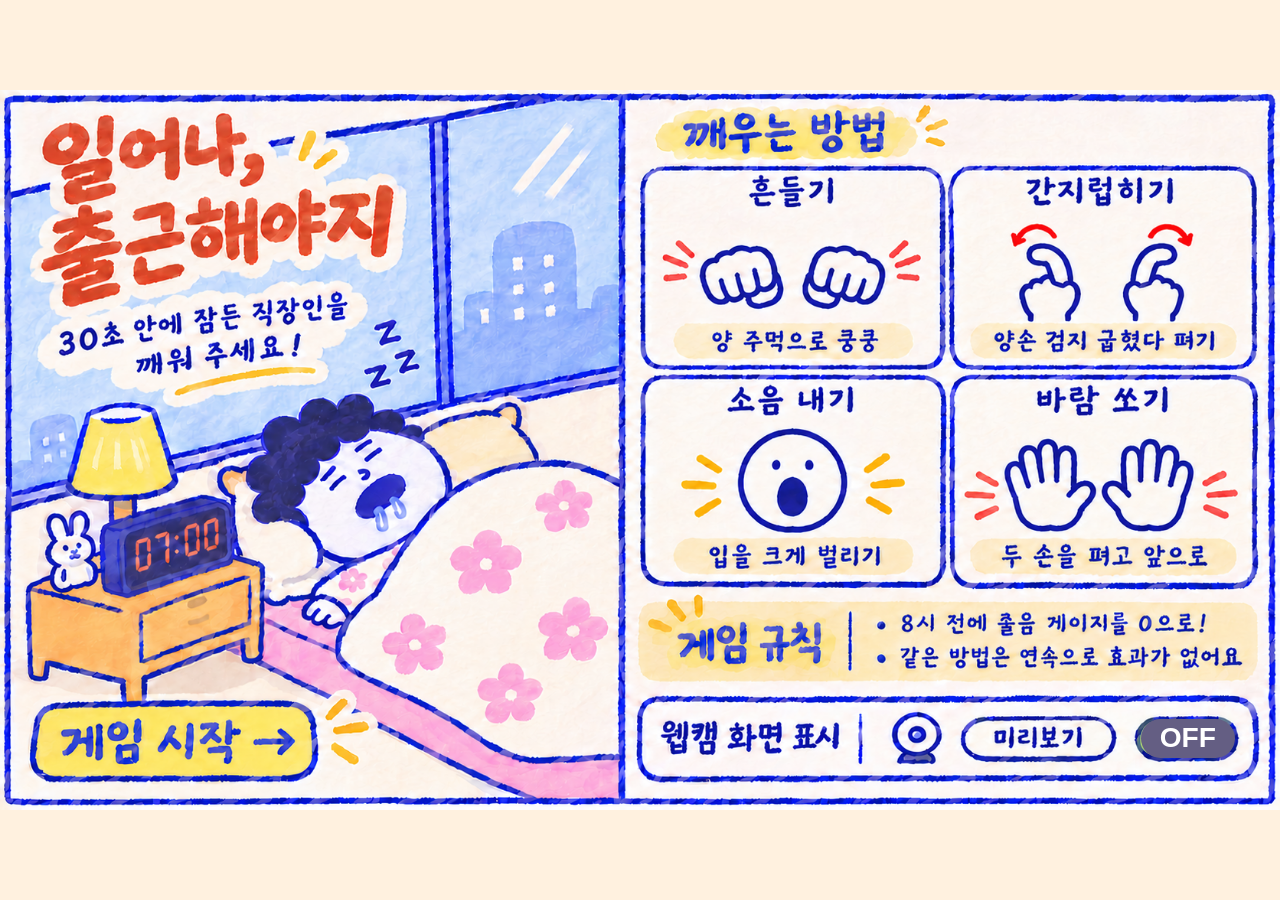
==== index.html @ 9f8f59ee "Enlarge clock digits and layer quiet ticking over user BGM" ====
<!doctype html>
<html lang="ko">
<head>
  <meta charset="utf-8">
  <meta name="viewport" content="width=device-width, initial-scale=1">
  <meta name="theme-color" content="#f7f3e9">
  <link rel="preload" href="fonts/Jua-Regular.ttf" as="font" type="font/ttf" crossorigin>
  <title>일어나, 출근해야지</title>
  <link rel="stylesheet" href="style.css?v=20261113-analog-audio1">
  <link rel="stylesheet" href="start-screen.css?v=20261113-analog-audio1">
  <link rel="stylesheet" href="game-screen.css?v=20261113-analog-audio1">
  <link rel="stylesheet" href="result-scene.css?v=20261113-analog-audio1">
  <link rel="stylesheet" href="analog-ui.css?v=gouache-fixes-1">
  <link rel="stylesheet" href="gouache-game.css?v=4">
  <link rel="preload" href="start-gouache.png?v=3" as="image">
  <link rel="preload" href="gouache-room-v2.png" as="image">
  <link rel="preload" href="gouache-bed.png" as="image">
  <link rel="preload" href="gouache-shallow.png" as="image">
  <link rel="preload" href="gouache-awake.png" as="image">
  <link rel="preload" href="gouache-tickle.png" as="image">
  <link rel="preload" href="gouache-empty.png" as="image">
  <link rel="preload" href="gouache-failure.png" as="image">
  <script src="motion-input.js?v=gouache-1" defer></script>
  <script src="room-effects.js?v=gouache-1" defer></script>
  <script src="camera-framing.js?v=20261113-analog-audio1" defer></script>
  <script src="window-camera.js?v=gouache-1" defer></script>
  <script src="shake-motion.js?v=20261113-analog-audio1" defer></script>
  <script src="tickle-motion.js?v=20261113-analog-audio1" defer></script>
  <script src="wind-motion.js?v=20261113-analog-audio1" defer></script>
  <script src="hand-motion.js?v=20261113-analog-audio1" defer></script>
  <script src="face-motion.js?v=20261113-analog-audio1" defer></script>
  <script src="game-audio.js?v=on-the-other-side-1" defer></script>
  <script src="script.js?v=gouache-start-2" defer></script>
</head>
<body class="on-start">
  <div class="shell">
    <main>
      <section class="start-screen" id="start-screen" aria-labelledby="game-title">
        <img class="start-illustration" src="start-gouache.png?v=3" width="1672" height="941" alt="" aria-hidden="true">
        <div class="start-hero">
          <h1 id="game-title">일어나,<br><span>출근해야지</span></h1>
          <p class="intro">30초 안에 잠든 직장인을 깨워 주세요!</p>
          <button class="primary" id="start-button" type="button">게임 시작 <span aria-hidden="true">→</span></button>
        </div>

        <section class="start-guide" aria-labelledby="start-guide-title">
          <div class="guide-heading"><h2 id="start-guide-title">깨우는 방법</h2></div>
          <ul class="gesture-cards" id="gesture-guide"></ul>
          <section class="rules-panel" aria-labelledby="rules-title">
            <h2 id="rules-title">게임 규칙</h2>
            <ol class="start-rules">
              <li>8시 전에 졸음 게이지를 0으로!</li>
              <li>같은 방법은 연속으로 효과가 없어요.</li>
            </ol>
          </section>
          <div class="start-camera">
            <label class="start-camera-label" id="camera-toggle-label" for="camera-toggle">웹캠 화면 표시</label>
            <div class="start-camera-controls">
              <button class="preview-button" id="preview-button" type="button" aria-haspopup="dialog">미리보기</button>
              <label class="toggle-control" for="camera-toggle">
                <input type="checkbox" role="switch" id="camera-toggle" aria-labelledby="camera-toggle-label" checked>
                <span class="switch" aria-hidden="true"></span>
                <span id="camera-setting-state" aria-hidden="true">ON</span>
              </label>
            </div>
            <p class="start-camera-help" id="camera-help">ON이면 창문 밖에 내 모습이 나타나요. OFF여도 웹캠 연결과 모션 인식은 유지돼요.</p>
          </div>
          <p class="start-camera-status" id="start-camera-status" role="status" hidden></p>
        </section>

        <dialog class="start-preview" id="start-preview" aria-labelledby="start-preview-title">
          <h2 id="start-preview-title">웹캠 미리보기</h2>
          <div class="start-preview-window" aria-hidden="true">
            <div class="start-preview-room" id="start-preview-room"></div>
          </div>
          <p class="start-camera-status" id="preview-camera-status" role="status"></p>
          <form method="dialog"><button class="preview-button" type="submit" autofocus>닫기</button></form>
        </dialog>
      </section>

      <section class="play-screen" id="play-screen" aria-label="게임 화면" tabindex="-1" hidden>
        <div class="repeat-popup" id="repeat-popup" role="status" aria-live="polite" hidden>
          <p>같은 방법을 연속으로 쓰면 효과가 없어요. 다른 방법으로 깨워주세요.</p>
        </div>
        <div class="room-viewport">
        <div class="game-room" id="game-room" role="group" aria-label="아침의 자취방과 이불 속에 잠든 캐릭터">
          <div class="room-art room-backdrop" aria-hidden="true"></div>
          <div class="room-window" id="game-window" aria-hidden="true">
            <canvas class="window-camera" id="window-camera" width="800" height="500"></canvas>
          </div>
          <div class="room-sleep" aria-hidden="true">
            <span style="--x: 13.6%; --y: 47.3%; --angle: -17deg; --delay: 0s">Z</span>
            <span style="--x: 15.1%; --y: 44.9%; --angle: 15deg; --delay: -0.8s">Z</span>
            <span style="--x: 13.45%; --y: 42.4%; --angle: -13deg; --delay: -1.6s">Z</span>
          </div>
          <div class="quake-layer quake-table" aria-hidden="true"><div class="room-art"></div></div>
          <div class="quake-layer quake-floor" aria-hidden="true"><div class="room-art"></div></div>
          <div class="room-art quake-object quake-bed" aria-hidden="true">
            <div class="room-art face-art sleep-face" id="sleep-face" data-expression="deep"></div>
            <div class="room-art face-art tickle-face"></div>
            <div class="room-art face-art failure-face"></div>
          </div>
          <div class="room-art victory-bed" aria-hidden="true"></div>
          <div class="shelf-shadow" aria-hidden="true"></div>
          <div class="room-art quake-object quake-shelf" aria-hidden="true"></div>
          <div class="shake-lines" aria-hidden="true">
            <span style="--x: 28.8%; --y: 48.3%; --angle: 126deg"></span>
            <span style="--x: 50.3%; --y: 73%; --angle: 193deg"></span>
            <span class="shelf-mark" style="--x: 70.2%; --y: 47%; --angle: 12deg"></span>
            <span class="shelf-mark" style="--x: 89.7%; --y: 40.5%; --angle: 147deg"></span>
            <span style="--x: 81%; --y: 79%; --angle: 195deg"></span>
          </div>
          <canvas class="room-effects" id="room-effects" width="1586" height="992" aria-hidden="true"></canvas>
          <div class="victory-shadow" aria-hidden="true"></div>
          <img class="victory-pose" src="gouache-victory.png" alt="" aria-hidden="true">
          <div class="room-clock" aria-label="게임 속 시각"><time id="game-clock" datetime="07:00">07:00</time></div>
          <p class="game-camera-status" id="game-camera-status" role="status" hidden></p>
          <section class="round-result" id="result-screen" aria-labelledby="result-title" hidden>
            <span class="result-stamp" id="result-stamp" aria-hidden="true"></span>
            <span class="result-eyebrow" id="result-eyebrow"></span>
            <h2 id="result-title" tabindex="-1"></h2>
            <p id="result-message"></p>
            <div class="result-actions"><button id="result-replay-button" type="button">다시 도전하기 <span aria-hidden="true">↗</span></button><button id="restart-button" type="button">시작 화면으로</button></div>
          </section>
          <div class="scene-overlay" id="countdown-overlay" hidden>
            <span>곧 시작합니다</span>
            <strong id="countdown" role="status">3</strong>
          </div>
        </div>

        </div>
        <div class="game-controls">
          <div class="sleep-control">
            <div class="sleep-heading"><label for="sleep-meter"><span class="sleep-symbol" aria-hidden="true">Zz</span> 졸음 게이지</label><strong id="sleep-value">100 / 100</strong></div>
            <progress id="sleep-meter" max="100" value="100"></progress>
            <div class="sleep-scale" aria-hidden="true"><span>완전히 깸</span><span>아직 꿈나라</span></div>
            <p id="feedback" class="feedback" role="status"></p>
          </div>
          <div class="attack-buttons" id="test-buttons" role="group" aria-label="깨우기 공격"></div>
          <div class="game-actions">
            <button id="sound-button" type="button" aria-pressed="true" aria-label="게임 소리"><span aria-hidden="true">♫</span> SOUND <strong id="sound-state">ON</strong></button>
            <button id="replay-button" type="button"><span aria-hidden="true">↻</span> 다시 하기</button>
            <button id="back-button" type="button"><span aria-hidden="true">←</span> 돌아가기</button>
          </div>
        </div>
      </section>
    </main>
  </div>
</body>
</html>
---- style.css ----
@font-face { font-family: 'Jua'; src: url('fonts/Jua-Regular.ttf') format('truetype'); font-style: normal; font-weight: 400; font-display: swap; }
:root {
  color-scheme: light;
  font-family: "Malgun Gothic", "Apple SD Gothic Neo", sans-serif;
  color: #222856;
  background: #f8f4eb;
  --ink: #303463;
  --blue: #343887;
  --muted: #545a76;
  --line: #ddd8ce;
  --paper: #fffcf6;
  --yellow: #ffda75;
}

* { box-sizing: border-box; }
[hidden] { display: none !important; }

body {
  margin: 0;
  min-width: 280px;
  min-height: 100vh;
  background: radial-gradient(ellipse at top right, #eee9ff, transparent 56%);
}

button, input { font: inherit; }
button { cursor: pointer; }
button:disabled { cursor: default; }
:focus-visible { outline: 3px solid #5266cc; outline-offset: 4px; }

.shell {
  width: min(1320px, calc(100% - 88px));
  margin-inline: auto;
  padding-bottom: 48px;
}
.shell > main { min-width: 0; }

h1, h2, h3, p { margin: 0; }
.intro {
  margin-top: 20px;
  color: var(--muted);
  font-size: 16px;
  line-height: 1.7;
  word-break: keep-all;
}

.gesture-icon { font-size: 19px; line-height: 1.15; }

.toggle-control { position: relative; display: flex; align-items: center; gap: 8px; cursor: pointer; font: 700 12px ui-monospace, monospace; }
.toggle-control input { position: absolute; width: 1px; height: 1px; opacity: 0; }
.switch { width: 40px; height: 24px; background: #dedbe9; border: 1px solid #b8b3c7; border-radius: 20px; padding: 3px; }
.switch::after { content: ""; display: block; width: 16px; height: 16px; border-radius: 50%; background: white; box-shadow: 0 1px 2px #22285635; }
input:checked + .switch { background: var(--blue); border-color: var(--blue); }
input:checked + .switch::after { transform: translateX(16px); }
input:focus-visible + .switch { outline: 3px solid #5266cc; outline-offset: 3px; }
#camera-setting-state { min-width: 3ch; }

.primary {
  display: flex;
  justify-content: space-between;
  align-items: center;
  width: 100%;
  min-height: 57px;
  margin-top: 18px;
  padding: 10px 20px;
  border: 1px solid #c99d3d;
  border-radius: 12px;
  background: var(--yellow);
  color: var(--ink);
  box-shadow: 0 3px 0 #d3ac55;
  text-align: left;
  font-size: 16px;
  font-weight: 800;
}
.primary span { font-size: 23px; }
.primary:hover { background: #ffe39a; }
.primary:active { transform: translateY(2px); box-shadow: 0 1px 0 #d3ac55; }

.scene-overlay {
  position: absolute;
  inset: 0;
  display: grid;
  place-content: center;
  justify-items: center;
  background: #252859ba;
  color: white;
  font-size: 15px;
  font-weight: 700;
}
.scene-overlay strong { color: #ffe097; font: 800 clamp(75px, 10vw, 136px)/1.04 ui-monospace, monospace; }
.sleep-heading { display: flex; justify-content: space-between; gap: 10px; margin-top: 23px; font-size: 14px; font-weight: 700; }
.sleep-heading strong { color: var(--blue); font-variant-numeric: tabular-nums; }
progress { display: block; width: 100%; height: 12px; margin-top: 9px; border: 0; border-radius: 10px; overflow: hidden; appearance: none; background: #e7e2f4; }
progress::-webkit-progress-bar { background: #e7e2f4; }
progress::-webkit-progress-value { background: var(--blue); border-radius: 10px; }
progress::-moz-progress-bar { background: var(--blue); border-radius: 10px; }
.feedback { margin-top: 9px; min-height: 1.5em; color: var(--muted); font-size: 13px; line-height: 1.5; }
---- start-screen.css ----
/* A warm morning room: cream walls, blue glass and a small gingham accent. */
.on-start { background: linear-gradient(155deg, #e6effd 0%, #edf3fc 35%, #f9eadc 66%, #f8e2ce 100%); }
.on-start::before { content: ""; position: fixed; inset: 0; pointer-events: none; background: repeating-linear-gradient(0deg, transparent 0 89px, #34388706 90px), linear-gradient(115deg, transparent 38%, #ffffff55 38.1%, #ffffff55 41%, transparent 41.1%); }
.on-start .shell { position: relative; width: min(1740px, calc(100% - 96px)); min-height: 100svh; display: grid; align-items: center; padding: 32px 0; }
.start-screen { --guide-art-height: clamp(80px, 6.7vw, 122px); display: grid; grid-template-columns: minmax(0, 0.93fr) minmax(0, 1.07fr); gap: clamp(36px, 5vw, 100px); align-items: center; }
.start-hero { position: relative; padding: 12px 0; }
.hero-eyebrow { display: inline-flex; align-items: center; gap: 9px; margin-bottom: 20px; color: #343887; font-size: clamp(16px, 1.2vw, 22px); font-weight: 700; }
.hero-eyebrow span { font-size: 28px; color: #ca624b; }
.start-hero h1 { font-family: 'Jua', sans-serif; font-size: clamp(66px, 6.8vw, 128px); font-weight: 400; letter-spacing: -0.045em; line-height: 1.04; color: #343887; text-shadow: 0 4px 0 #fffcf6; }
.start-hero h1 span { color: #bd503c; }
.start-hero .intro { margin-top: 24px; max-width: 650px; color: #444969; font-size: clamp(17px, 1.18vw, 22px); line-height: 1.65; letter-spacing: -0.04em; }
.hero-clock-scene { position: relative; max-width: 590px; margin: 34px 8px 26px; padding: 15px 12px 25px; }
.hero-clock-scene::after { content: ''; position: absolute; z-index: -1; left: -8%; right: -5%; bottom: -3px; height: 42%; border-radius: 50%; background: repeating-linear-gradient(0deg, #f8c6cd60 0 22px, transparent 22px 44px), repeating-linear-gradient(90deg, #f5b4c560 0 22px, #fff2e5a0 22px 44px); transform: rotate(-4deg); }
.hero-clock { position: relative; padding: 20px 24px 10px; border: 3px solid #292e68; border-radius: 28px 31px 25px 25px; background: #494d93; box-shadow: 8px 10px 0 #2f336c, 17px 20px 0 #34388715; transform: rotate(-4deg); }
.hero-clock::before, .hero-clock::after { content: ''; position: absolute; bottom: -20px; width: 34px; height: 15px; background: #343887; border-radius: 0 0 6px 6px; }
.hero-clock::before { left: 35px; }.hero-clock::after { right: 35px; }
.clock-display { display: flex; justify-content: center; align-items: baseline; gap: 14px; padding: 9px 12px; border-radius: 13px; background: #232950; border: 2px solid #777ab1; box-shadow: inset 0 4px 8px #0003; }
.clock-display strong { font-family: Consolas, 'Courier New', monospace; font-weight: 700; font-size: clamp(68px, 7.8vw, 140px); line-height: 1.12; letter-spacing: -0.075em; color: #ffc18f; text-shadow: 0 0 18px #ffaf6b40; }
.clock-am { color: #f6c5a2; font-size: 15px; font-weight: 700; }.clock-brand { display: block; padding: 9px 0 0; text-align: center; color: #e1e4ff; font-size: 12px; letter-spacing: 0.15em; }
.clock-sticker { position: absolute; z-index: 1; right: -15px; top: -27px; padding: 9px 15px; border: 2px solid #343887; border-radius: 8px; background: #ffe2a3; color: #343887; font-size: 15px; transform: rotate(10deg); box-shadow: 3px 3px 0 #343887; }.clock-sticker b { font-family: 'Jua', sans-serif; font-size: 27px; font-weight: 400; }
.start-hero .primary { max-width: 590px; margin-top: 14px; min-height: 68px; padding: 12px 26px; border: 2px solid #292e68; border-radius: 18px; background: #343887; color: #fff7e9; box-shadow: 0 6px 0 #252957; font-family: 'Jua', sans-serif; font-size: 29px; font-weight: 400; }.start-hero .primary:hover { background: #454ba0; }.start-hero .primary:active { box-shadow: 0 2px 0 #252957; }.start-hero .primary span { font-family: sans-serif; font-size: 31px; }
.start-play-hint { max-width: 590px; margin-top: 17px; text-align: center; color: #5c607b; font-size: 14px; }
.guide-heading { display: flex; align-items: end; justify-content: space-between; margin-bottom: 18px; gap: 12px; }.section-kicker { font-size: 15px; color: #646983; }.guide-heading h2 { margin-top: 5px; font: 400 clamp(28px, 2.2vw, 40px)/1.15 'Jua', sans-serif; color: #343887; }.guide-count { white-space: nowrap; padding-bottom: 3px; color: #646983; font-size: 14px; }
.gesture-cards { display: grid; grid-template-columns: repeat(2, minmax(0, 1fr)); gap: 14px; padding: 0; margin: 0; list-style: none; }
.gesture-cards li { position: relative; padding: 13px 18px 18px; background: #fffaf1ee; border: 1.5px solid #bec4df; border-radius: 22px; box-shadow: 0 4px 0 #34388712; text-align: center; }
.gesture-cards li:nth-child(2) { background: #fce8edee; }.gesture-cards li:nth-child(3) { background: #fff0d9ee; }.gesture-cards li:nth-child(4) { background: #e4eefbee; }
.gesture-meta { display: flex; justify-content: space-between; align-items: center; color: #777d99; font-size: 13px; font-weight: 700; }.gesture-duration { border: 1px solid #a5aecb; border-radius: 20px; padding: 2px 10px; color: #343887; font-size: 14px; background: #ffffff60; }
.gesture-cards h3 { margin-top: 2px; font: 400 clamp(23px, 1.65vw, 31px)/1.2 'Jua', sans-serif; color: #343887; }
.gesture-cards p { margin-top: 7px; color: #454c6d; font-size: clamp(16px, 1.05vw, 20px); line-height: 1.45; letter-spacing: -0.04em; word-break: keep-all; }
/* Transparent PNGs; no contrasting rectangle behind the person. */
.gesture-art { width: min(100%, calc(var(--guide-art-height) * 1.31)); height: var(--guide-art-height); margin-inline: auto; background-repeat: no-repeat; background-color: transparent; }
.gesture-art-shake { background-image: url('guide-shake.png'); background-size: auto 136%; background-position: center; }
.gesture-art-tickle { background-image: url('guide-tickle.png'); background-size: auto calc(var(--guide-art-height) * 2.90); background-position: calc(50% - var(--guide-art-height) * 0.662) calc(var(--guide-art-height) * -0.361); }
.gesture-art-noise { background-image: url('guide-noise.png'); background-size: auto calc(var(--guide-art-height) * 3.03); background-position: calc(50% + var(--guide-art-height) * 0.689) calc(var(--guide-art-height) * -1.744); }
.gesture-art-wind { background-image: url('guide-wind-palms.png'); background-size: auto 128%; background-position: center; }
.rules-panel { margin-top: 20px; padding: 18px 22px; border: 1.5px solid #c8bba9; border-radius: 19px; background: #fff8e9d9; }
.rules-panel h2 { font: 400 clamp(22px, 1.5vw, 28px)/1.2 'Jua', sans-serif; color: #343887; }
.start-rules { display: grid; gap: 9px; margin: 14px 0 0; padding: 0; counter-reset: rule; list-style: none; color: #535770; font-size: clamp(16px, 1.05vw, 20px); line-height: 1.4; word-break: keep-all; }
.start-rules li { display: flex; align-items: baseline; gap: 10px; counter-increment: rule; }.start-rules li::before { content: counter(rule); display: grid; place-items: center; flex-shrink: 0; width: 24px; height: 24px; border-radius: 50%; background: #343887; color: #fff9ee; font: 400 17px/1 'Jua', sans-serif; }.start-rules strong { color: #343887; }
.start-camera { display: flex; flex-wrap: wrap; align-items: center; justify-content: space-between; gap: 7px; margin-top: 16px; padding: 0 4px; }.start-camera-label { font-size: 14px; font-weight: 700; cursor: pointer; }.start-camera-controls { display: flex; align-items: center; gap: 13px; }.start-camera-help { flex-basis: 100%; color: #5c607a; font-size: 13px; line-height: 1.5; word-break: keep-all; }.start-camera-status { margin: 5px 4px 0; color: #5c607a; font-size: 13px; line-height: 1.4; }
.preview-button { min-height: 31px; padding: 4px 12px; border: 1px solid #aeb5d1; border-radius: 8px; background: #fffaf18c; color: #343887; font-size: 13px; font-weight: 700; }.preview-button:hover { background: #fffaf1; }
.start-preview { width: min(720px, calc(100% - 32px)); max-height: calc(100% - 32px); padding: 24px; border: 2px solid #343887; border-radius: 22px; background: var(--paper); color: var(--ink); box-shadow: 0 14px 55px #181b4850; }.start-preview::backdrop { background: #20264e85; }.start-preview h2 { font: 400 28px 'Jua', sans-serif; }.start-preview-window { aspect-ratio: 2.35; overflow: hidden; margin-top: 14px; border-radius: 12px; }.start-preview-room { position: relative; aspect-ratio: 1586 / 992; background: url('game-room-backdrop.webp') center / 100% 100% no-repeat; }.start-preview .start-camera-status { min-height: 1.5em; margin-bottom: 12px; }.start-preview form { text-align: right; }
@media (min-width: 901px) and (max-height: 850px) {
 .on-start .shell { padding: 18px 0; width: calc(100% - 72px); }.start-screen { --guide-art-height: 70px; gap: 40px; }.hero-eyebrow { margin-bottom: 12px; }.start-hero h1 { font-size: clamp(64px, 6.5vw, 94px); }.start-hero .intro { margin-top: 16px; font-size: 17px; }.hero-clock-scene { max-width: 470px; margin: 25px 8px 19px; padding-top: 10px; }.clock-display strong { font-size: 88px; }.hero-clock { padding: 15px 19px 8px; }.start-hero .primary { min-height: 57px; font-size: 25px; }.start-play-hint { margin-top: 14px; }.gesture-cards { gap: 11px; }.gesture-cards li { padding: 10px 14px 13px; }.gesture-cards p { font-size: 16px; margin-top: 5px; }.guide-heading { margin-bottom: 12px; }.rules-panel { margin-top: 14px; padding: 13px 18px; }.start-rules { gap: 6px; margin-top: 9px; font-size: 16px; }.start-camera { margin-top: 12px; }
}
@media (max-width: 900px) {
 .on-start .shell { width: min(650px, calc(100% - 36px)); padding: 30px 0; }.start-screen { grid-template-columns: 1fr; gap: 38px; --guide-art-height: 95px; }.start-hero { text-align: center; }.start-hero h1 { font-size: clamp(61px, 11vw, 92px); }.start-hero .intro { font-size: 16px; }.hero-clock-scene { margin: 32px auto 25px; max-width: 480px; }.clock-display strong { font-size: clamp(68px, 14vw, 105px); }.start-hero .primary { margin-inline: auto; }.start-play-hint { margin-inline: auto; }.gesture-cards li { padding: 11px 10px 15px; }.gesture-cards p { font-size: 16px; }.guide-heading h2 { font-size: 29px; }.rules-panel { padding: 18px 15px; }.start-rules { font-size: 16px; }
}
---- game-screen.css ----
.in-game {
  background: linear-gradient(140deg, #e8effb, #f7eadb 75%);
}

.in-game .shell {
  display: grid;
  align-items: center;
  width: min(calc(100% - 32px), max(700px, calc((100dvh - 260px) * 1.6)));
  min-height: 100dvh;
  padding-block: 12px;
}

.play-screen:focus { outline: none; }

.game-room {
  --room-image: url("game-room-backdrop.webp");
  --shelf-forward: 6.2%;
  position: relative;
  isolation: isolate;
  overflow: hidden;
  container-type: inline-size;
  aspect-ratio: 1586 / 992;
  border-radius: 24px 24px 0 0;
  background: #d6e3f9;
  box-shadow: 0 8px 30px #31275723;
}
.room-art, .room-window, .window-camera, .room-sleep, .shelf-shadow,
.quake-layer, .shake-lines, .room-effects { position: absolute; inset: 0; pointer-events: none; }
.room-art { background: var(--room-image) center / 100% 100% no-repeat; }
.room-effects { width: 100%; height: 100%; }

/* The camera is painted inside the two glass panes, behind the furniture. */
.window-camera { width: 100%; height: 100%; }

.room-sleep span {
  position: absolute;
  left: var(--x);
  top: var(--y);
  color: #444bb0;
  font: 900 1.85cqw/1 "Malgun Gothic", sans-serif;
  transform: rotate(var(--angle));
  animation: sleep-drift 3.2s ease-in-out var(--delay) infinite;
}

@keyframes sleep-drift {
  0%, 100% { translate: 0 0; opacity: 0.8; }
  50% { translate: 0.12cqw -0.34cqw; opacity: 1; }
}

/* These two outlines contain the objects themselves, including their painted edges. */
.quake-object { --room-image: url("game-room.webp"); }

.face-art {
  mask-image: radial-gradient(ellipse 5.65% 6.8% at 18.62% 59.2%, #000 76%, transparent 100%);
}
.sleep-face[data-expression="deep"] { display: none; }
.sleep-face[data-expression="shallow"] { --room-image: url("game-room-shallow.webp"); }
.sleep-face[data-expression="near-awake"] { --room-image: url("game-room-near-awake.webp"); }

.tickle-face {
  --room-image: url("game-room-tickle.webp");
  opacity: 0;
}
.is-tickled .tickle-face { animation: tickle-grin 1150ms ease-in-out both; }

@keyframes tickle-grin {
  0%, 100% { opacity: 0; transform: translateY(0); }
  12%, 42%, 68% { opacity: 1; transform: translateY(-0.1cqw); }
  28%, 56%, 84% { opacity: 1; transform: translateY(0); }
}

.quake-bed {
  --jolt: 1.46cqw;
  --tilt: 1.15deg;
  transform-origin: 30% 86%;
  clip-path: polygon(
    9.46% 63.91%, 9.27% 62.10%, 9.53% 60.18%, 9.46% 58.47%, 9.72% 57.46%,
    10.28% 56.96%, 11.23% 57.16%, 12.24% 56.55%, 12.30% 55.44%, 12.68% 54.64%,
    13.44% 54.23%, 13.50% 53.63%, 13.82% 52.82%, 14.32% 52.32%, 15.21% 52.12%,
    15.46% 51.21%, 16.03% 50.60%, 16.78% 50.50%, 17.41% 50.81%, 17.73% 50.40%,
    18.30% 50.10%, 19.05% 50.10%, 19.62% 50.50%, 20.00% 51.21%, 20.00% 51.71%,
    20.37% 51.91%, 20.42% 52.42%, 21.39% 52.42%, 21.77% 52.62%, 21.96% 52.92%, 22.59% 53.23%,
    23.28% 52.92%, 25.99% 52.02%, 27.63% 51.51%, 28.01% 51.11%, 28.52% 51.21%,
    28.90% 51.61%, 29.15% 52.52%, 29.15% 53.73%, 29.65% 55.04%, 30.79% 55.65%,
    31.67% 55.54%, 33.38% 55.75%, 35.08% 56.25%, 36.97% 57.46%, 38.36% 58.47%,
    40.00% 59.58%, 41.51% 60.89%, 42.97% 62.90%, 43.72% 64.11%, 45.05% 65.93%,
    46.44% 68.15%, 47.57% 70.56%, 49.02% 71.57%, 49.53% 72.28%, 49.53% 77.12%,
    49.40% 78.43%, 47.19% 80.04%, 42.90% 82.86%, 38.55% 85.58%, 35.14% 88.10%,
    32.62% 89.92%, 31.17% 91.13%, 30.22% 91.33%, 28.20% 90.63%, 24.48% 88.51%,
    20.88% 86.59%, 17.54% 84.78%, 15.14% 83.37%, 15.08% 75.60%, 15.52% 72.98%,
    15.33% 72.08%, 14.64% 71.57%, 14.64% 65.32%, 14.13% 64.52%, 13.50% 64.11%,
    11.86% 64.31%, 9.46% 65.12%
  );
}
.quake-shelf {
  --jolt: -1.25cqw;
  --tilt: -1.35deg;
  translate: 0 var(--shelf-forward);
  transform-origin: 85% 66%;
  clip-path: polygon(evenodd,
    71.61% 63.10%, 71.55% 58.97%, 71.86% 58.47%, 72.62% 58.27%, 72.68% 56.96%,
    72.05% 56.85%, 71.80% 56.45%, 71.86% 55.04%, 72.30% 52.82%, 72.49% 50.91%,
    72.87% 49.60%, 73.44% 48.79%, 73.69% 46.17%, 74.01% 44.96%, 74.51% 44.46%,
    75.02% 44.56%, 75.33% 44.96%, 81.20% 45.56%, 81.64% 45.36%, 82.08% 45.46%,
    82.46% 45.97%, 82.65% 46.88%, 82.65% 48.29%, 83.22% 51.21%, 83.60% 51.01%,
    83.53% 45.77%, 83.79% 45.26%, 85.87% 44.56%, 88.58% 44.86%, 90.35% 45.26%,
    90.66% 45.67%, 90.60% 51.01%, 91.10% 51.41%, 91.17% 53.43%, 91.42% 53.43%,
    91.80% 51.41%, 92.30% 50.60%, 93.19% 50.00%, 94.89% 50.10%, 96.09% 50.71%,
    96.59% 51.51%, 96.85% 52.62%, 96.78% 56.35%, 96.47% 59.38%, 96.91% 59.48%,
    97.22% 60.38%, 97.22% 61.29%, 97.67% 62.00%, 98.11% 63.81%, 98.30% 67.14%,
    98.30% 69.25%, 97.98% 70.16%, 97.10% 70.77%, 95.84% 71.07%, 94.89% 70.77%,
    94.32% 70.36%, 94.26% 69.05%, 93.00% 69.25%, 92.93% 70.36%, 92.62% 71.07%,
    91.99% 71.17%, 91.55% 70.46%, 91.61% 69.66%, 91.92% 68.65%, 91.48% 68.25%,
    90.60% 68.55%, 90.28% 69.25%, 89.78% 69.76%, 89.27% 69.76%, 88.90% 69.15%,
    88.96% 68.25%, 89.15% 67.94%, 88.83% 68.55%, 88.39% 68.95%, 83.15% 67.04%,
    83.03% 66.23%, 82.15% 65.83%, 82.08% 67.04%, 81.39% 67.14%, 81.01% 66.63%,
    81.01% 66.33%, 79.43% 66.63%, 77.48% 65.73%, 77.48% 64.92%, 76.53% 65.42%,
    75.02% 64.92%, 74.01% 64.42%, 73.82% 64.01%, 73.25% 63.91%, 71.61% 63.10%,
    91.10% 64.62%, 92.18% 65.22%, 92.12% 66.03%, 91.61% 65.73%, 91.10% 66.03%, 91.10% 64.62%,
    71.61% 63.10%, 93.12% 65.42%, 94.57% 64.62%, 94.45% 65.83%, 93.19% 66.43%, 93.12% 65.42%, 71.61% 63.10%
  );
}
.shelf-shadow {
  background:
    radial-gradient(ellipse 6.7% 1.35% at 77.6% calc(66.1% + var(--shelf-forward)), #78502555, transparent),
    radial-gradient(ellipse 4.5% 1.35% at 86.8% calc(68.25% + var(--shelf-forward)), #78502555, transparent),
    radial-gradient(ellipse 5.45% 1.4% at 93.6% calc(70.55% + var(--shelf-forward)), #78502550, transparent);
}

/* Floor-level shake patches never intersect the window. */
.quake-layer { visibility: hidden; }
.quake-table {
  mask-image: radial-gradient(ellipse 14% 18% at 72% 83%, #000 69%, transparent 100%), radial-gradient(ellipse 9% 13% at 94% 85%, #000 65%, transparent 100%);
  --jolt: 0.7cqw;
}
.quake-floor { mask-image: radial-gradient(ellipse 10% 13% at 56% 79%, #000 64%, transparent 100%); --jolt: -0.68cqw; }
.is-shaking .quake-layer { visibility: visible; }
.is-shaking .quake-object, .is-shaking .quake-layer .room-art { animation: room-jolt 600ms ease-out both; }

@keyframes room-jolt {
  0%, 100% { transform: translate(0); }
  12% { transform: translate(var(--jolt), -0.55cqw) rotate(var(--tilt, 0deg)); }
  25% { transform: translate(calc(-1 * var(--jolt)), 0.25cqw) rotate(calc(-1 * var(--tilt, 0deg))); }
  38% { transform: translate(calc(0.85 * var(--jolt)), -0.34cqw) rotate(calc(0.75 * var(--tilt, 0deg))); }
  51% { transform: translate(calc(-0.64 * var(--jolt)), 0.2cqw) rotate(calc(-0.55 * var(--tilt, 0deg))); }
  65% { transform: translateX(calc(0.47 * var(--jolt))); }
  79% { transform: translateX(calc(-0.31 * var(--jolt))); }
  90% { transform: translateX(calc(0.15 * var(--jolt))); }
}

.shake-lines .shelf-mark { --mark-offset: var(--shelf-forward); }
.shake-lines span {
  position: absolute;
  left: var(--x);
  top: calc(var(--y) + var(--mark-offset, 0%));
  width: 2.7cqw;
  height: 3.1cqw;
  color: #364795;
  opacity: 0;
  transform: rotate(var(--angle));
  filter: drop-shadow(0 0 0.12cqw #fff7e9);
}
.shake-lines span::before, .shake-lines span::after {
  content: "";
  position: absolute;
  inset: 0;
  border-left: max(1px, 0.26cqw) solid;
  border-radius: 50%;
}
.shake-lines span::after { inset: 0.5cqw 0 0.45cqw 0.68cqw; }
.is-shaking .shake-lines span { animation: shake-ink 600ms ease-out both; }

@keyframes shake-ink {
  0%, 100% { opacity: 0; }
  12%, 56% { opacity: 0.95; }
  38% { opacity: 0.72; }
}

.room-clock {
  position: absolute;
  top: 65.5%;
  left: 5.43%;
  width: 8.75%;
  height: 8.18%;
  display: grid;
  place-items: center;
  transform: skewY(-8deg);
  border-radius: 10%;
  background: #272945;
  color: #ff805e;
  font: 800 2.88cqw/1 ui-monospace, Consolas, monospace;
  letter-spacing: -0.09em;
  text-shadow: 0 0 0.5cqw #ff704a60;
}
.room-clock time { padding-right: 0.09em; }
.game-camera-status {
  position: absolute;
  top: 12px;
  right: 12px;
  max-width: min(80%, 420px);
  padding: 5px 9px;
  border-radius: 6px;
  background: #fffcf6ed;
  font-size: 12px;
  font-weight: 700;
  line-height: 1.5;
}

/* The controls share the room's ink, cream, pink and glass-blue palette. */
.game-controls {
  container-type: inline-size; position: relative; display: grid;
  grid-template-columns: minmax(165px, .85fr) minmax(0, 1.65fr) minmax(90px, .43fr);
  align-items: center; gap: clamp(12px, 1.6vw, 27px); padding: 18px clamp(16px, 1.8vw, 30px);
  border: 1px solid #b6bdd4; border-top: 2px solid #343887; border-radius: 0 0 24px 24px;
  background: #fffaf1; box-shadow: 0 12px 28px #30346314;
}
.game-controls .sleep-heading { margin: 0; align-items: center; gap: 8px; }
.sleep-heading label { display: flex; align-items: center; gap: 7px; font: 400 clamp(18px, 1.35vw, 25px)/1.2 'Jua', sans-serif; white-space: nowrap; }
.sleep-symbol { display: grid; place-items: center; width: 31px; height: 31px; border-radius: 50% 50% 35% 50%; background: #e0e7f8; color: #343887; font: 400 20px 'Jua', sans-serif; }
.game-controls .sleep-heading strong { color: #343887; font: 400 clamp(22px, 1.8vw, 33px)/1 'Jua', sans-serif; white-space: nowrap; }
.game-controls progress { height: 25px; margin-top: 14px; border: 1px solid #acb7d8; padding: 3px; border-radius: 30px; background: #e7ebf5; }
.game-controls progress::-webkit-progress-bar { background: #e7ebf5; border-radius: 30px; }
.game-controls progress::-webkit-progress-value { border-radius: 30px; background: linear-gradient(90deg, #8995d3, #454d9d); }
.game-controls progress::-moz-progress-bar { border-radius: 30px; background: linear-gradient(90deg, #8995d3, #454d9d); }
.sleep-scale { display: flex; justify-content: space-between; margin-top: 7px; color: #777e99; font-size: 12px; }
.game-controls .feedback { margin-top: 13px; min-height: 3em; font-size: clamp(12px, .9vw, 16px); color: #515978; }
.attack-buttons { --guide-art-height: clamp(44px, 4.5cqw, 65px); display: grid; grid-template-columns: repeat(2, minmax(0, 1fr)); gap: 10px; }
.attack-buttons button { display: flex; align-items: center; gap: 10px; min-height: 83px; padding: 10px; border: 1.5px solid #b6bdd4; border-radius: 16px; background: #f1ecdfff; color: #343887; text-align: left; box-shadow: 0 3px 0 #34388718; }
.attack-buttons button[data-gesture='tickle'] { background: #f9e5ec; }.attack-buttons button[data-gesture='noise'] { background: #fff0d9; }.attack-buttons button[data-gesture='wind'] { background: #e5eefb; }
.attack-buttons button > span { font: 400 clamp(19px, 1.35vw, 25px)/1.15 'Jua', sans-serif; }
.attack-buttons .gesture-art { width: calc(var(--guide-art-height) * 1.2); flex-shrink: 0; margin: 0; background-color: transparent; border-radius: 0; }
.attack-instruction { display: block; margin-top: 5px; font: 400 clamp(12px, .87vw, 16px)/1.4 'Malgun Gothic', sans-serif; letter-spacing: -.035em; word-break: keep-all; color: #505773; }
.attack-buttons button:hover:enabled:not(.is-active) { border-color: #343887; transform: translateY(-2px); box-shadow: 0 5px 0 #34388725; }
.attack-buttons button:active:enabled, .attack-buttons button.is-active { transform: translateY(2px); background: #cbd7f3; border-color: #343887; box-shadow: inset 0 0 0 1px #343887, 0 1px 0 #343887; }
.attack-buttons button:disabled:not(.is-active) { opacity: .55; }
.game-actions { display: grid; gap: 8px; }.game-actions button { min-height: 40px; padding: 6px 9px; border: 1px solid #bbc1d7; border-radius: 11px; background: transparent; color: #343887; font-size: clamp(12px, .9vw, 16px); font-weight: 700; white-space: nowrap; }.game-actions button:hover { background: #e8edf7; }.game-actions strong { color: inherit; }
#replay-button { background: #343887; border-color: #343887; color: #fffaf1; }#replay-button:hover { background: #474c9e; }
.repeat-popup { position: fixed; inset: 0; z-index: 100; display: grid; place-items: center; padding: 20px; background: #151b4b38; pointer-events: none; }
.repeat-popup p { width: min(680px, 100%); padding: clamp(24px, 3vw, 42px); border: 2px solid #343887; border-radius: 26px; background: #fffaf1; color: var(--ink); box-shadow: 0 8px 0 #34388735, 0 12px 45px #151b4b30; font: 400 clamp(22px, 2.2vw, 34px)/1.5 'Jua', sans-serif; text-align: center; word-break: keep-all; }
@media (min-width: 1500px) {
 .game-controls { grid-template-columns: minmax(230px, .9fr) minmax(0, 2.8fr) minmax(110px, .4fr); }
 .attack-buttons { grid-template-columns: repeat(4, minmax(0, 1fr)); --guide-art-height: 58px; }
 .attack-buttons button { flex-direction: column; justify-content: start; text-align: center; gap: 7px; padding: 10px 9px 13px; min-height: 166px; }
 .attack-buttons button > span { font-size: 23px; }.attack-instruction { font-size: 14px; }
 .sleep-heading { flex-wrap: wrap; }
}
@media (max-width: 690px) {
 .in-game .shell { width: calc(100% - 20px); padding-block: 10px; }
 .game-controls { grid-template-columns: 1fr; gap: 16px; padding: 16px 13px; }
 .game-controls .feedback { min-height: 1.5em; margin-top: 9px; }
 .game-controls .sleep-heading strong { font-size: 28px; }
 .attack-buttons { --guide-art-height: 43px; gap: 9px; }.attack-buttons button { min-height: 106px; flex-direction: column; text-align: center; padding: 9px 7px; gap: 3px; }.attack-buttons button > span { font-size: 21px; }.attack-instruction { font-size: 12px; }
 .game-actions { grid-template-columns: repeat(3, minmax(0, 1fr)); }
}

@media (prefers-reduced-motion: reduce) {
  .room-sleep span { animation: none; }
  .is-shaking .quake-object, .is-shaking .quake-layer .room-art { animation: none; }
  .is-shaking .shake-lines span { animation: none; opacity: 0.85; }
  .is-tickled .tickle-face { animation: none; opacity: 1; }
}
---- result-scene.css ----
.quake-object.quake-bed, .room-sleep, .victory-bed, .failure-face,
.victory-pose, .victory-shadow { transition: opacity 430ms ease-in-out; }

.victory-bed, .failure-face, .victory-pose, .victory-shadow { opacity: 0; }
.victory-bed {
  --room-image: url("result-empty-bed.webp");
  /* The top edge follows the empty pillow, leaving the glass behind it visible. */
  clip-path: polygon(
    9.33% 65.20%, 9.33% 58.20%, 9.55% 57.25%, 10.15% 56.90%, 11% 57%,
    27.45% 51.55%, 28% 51.10%, 28.60% 51.05%, 29.15% 51.95%, 29.25% 53.65%, 29.95% 55.45%,
    31.65% 55.6%, 35.10% 56.25%, 38.36% 58.47%, 41.55% 60.89%, 43.75% 64.11%,
    46.50% 68.15%, 47.6% 70.56%, 49.6% 72.25%, 49.6% 77.25%, 49.45% 78.5%,
    42.9% 82.9%, 38.55% 85.6%, 35.14% 88.1%, 31.17% 91.2%, 30.2% 91.4%,
    24.48% 88.58%, 17.54% 84.85%, 15.08% 83.4%, 15.08% 75.6%, 15.55% 73%,
    14.66% 71.57%, 14.66% 65.32%, 13.50% 64.11%, 11.86% 64.31%
  );
}
.failure-face { --room-image: url("result-failure-face.webp"); }

.round-won .quake-object.quake-bed, .round-won .room-sleep { opacity: 0; }
.round-won .victory-bed, .round-won .victory-pose, .round-won .victory-shadow,
.round-lost .failure-face { opacity: 1; }

.victory-pose, .victory-shadow { position: absolute; pointer-events: none; }
.victory-pose {
  left: 43.5%;
  bottom: 8.3%;
  width: 29%;
  height: 65%;
  object-fit: contain;
  object-position: center bottom;
}
.victory-shadow {
  left: 48%;
  bottom: 10.3%;
  width: 19%;
  height: 4%;
  background: radial-gradient(ellipse, #71412055, transparent 73%);
}

.round-won .victory-pose { left: 31%; }.round-won .victory-shadow { left: 36%; }
.round-result {
 position: absolute; right: 3.5%; top: 18%; width: 43%; padding: clamp(20px, 3cqw, 44px);
 border: 2px solid #343887; border-radius: 26px; background: #fff8eaf5; color: #343887;
 box-shadow: 0 8px 0 #34388745, 0 24px 65px #272d5940;
 animation: result-dissolve 460ms ease-out 100ms both; text-align: center;
}
.result-stamp { display: grid; place-items: center; width: 6cqw; height: 6cqw; min-width: 44px; min-height: 44px; margin: -1cqw auto 1.3cqw; border-radius: 50%; background: #f5d199; color: #343887; font: 400 clamp(27px, 4cqw, 58px)/1 'Jua', sans-serif; transform: rotate(-9deg); }
.round-lost .result-stamp { background: #e7dff5; }.result-eyebrow { display: block; color: #6b6e85; font-size: clamp(13px, 1.5cqw, 21px); font-weight: 700; margin-bottom: 1.1cqw; }
.round-result h2 { font: 400 clamp(32px, 5.8cqw, 88px)/1.05 'Jua', sans-serif; letter-spacing: -.04em; word-break: keep-all; }.round-result h2:focus { outline: none; }
.round-lost .round-result h2 { color: #b95244; }
.round-result p { margin-top: .65em; color: #4e5476; font-size: clamp(16px, 2.25cqw, 32px); line-height: 1.4; word-break: keep-all; }
.result-actions { display: grid; gap: 10px; margin-top: 2.6cqw; }.round-result button { min-height: 43px; padding: .9cqw 1.4cqw; border: 0; border-radius: 13px; color: #343887; background: transparent; font-size: clamp(13px, 1.4cqw, 21px); font-weight: 700; }
#result-replay-button { background: #343887; color: #fffaf1; font: 400 clamp(18px, 2cqw, 29px)/1.2 'Jua', sans-serif; box-shadow: 0 4px 0 #22275d; }#result-replay-button span { margin-left: 12px; }#result-replay-button:hover { background: #464c9e; }#restart-button:hover { background: #3438870c; }

@keyframes result-dissolve { from { opacity: 0; } to { opacity: 1; } }

@media (max-width: 690px) {
 .round-result { right: 2%; top: 6%; width: 53%; padding: 12px 10px; border-radius: 16px; }
 .result-stamp { display: none; }.result-eyebrow { font-size: 10px; margin-bottom: 7px; }.round-result h2 { font-size: clamp(26px, 7cqw, 43px); }.round-result p { font-size: 13px; margin-top: 9px; }
 .result-actions { gap: 4px; margin-top: 12px; }.round-result button { min-height: 30px; padding: 5px; font-size: 11px; }#result-replay-button { font-size: 16px; }
 .round-won .victory-pose { left: 23%; }.round-won .victory-shadow { left: 28%; }
}

@media (prefers-reduced-motion: reduce) {
  .quake-object.quake-bed, .room-sleep, .victory-bed, .failure-face,
  .victory-pose, .victory-shadow { transition: none; }
  .round-result { animation: none; }
}
---- analog-ui.css ----
/* 시안의 비율과 그림 속 버튼 위치에 실제 조작 영역을 맞춥니다. */
.on-start { background: #fff1df; }
.on-start::before { display: none; }
.on-start .shell { width: min(100%, calc(100dvh * 1672 / 941)); min-height: 100dvh; padding: 0; }
.start-screen { display: block; position: relative; }
.start-illustration { display: block; width: 100%; height: auto; }
.start-hero, .start-guide, .start-camera, .start-camera-controls { display: contents; }

/* 그림에 포함된 내용도 화면 읽기 프로그램에서 읽을 수 있습니다. */
.start-hero h1, .start-hero .intro, .guide-heading, .gesture-cards, .rules-panel,
.start-camera-help, #start-camera-status {
  position: absolute; width: 1px; height: 1px; padding: 0; margin: 0;
  overflow: hidden; clip-path: inset(50%); white-space: nowrap;
}
.start-hero .primary, .start-camera #preview-button, .start-camera-label, .start-camera .toggle-control {
  position: absolute; min-height: 0; margin: 0; padding: 0; border: 0;
  background: transparent; color: transparent; box-shadow: none;
}
.start-hero .primary { left: 2.4%; top: 84.8%; width: 22.5%; height: 11%; border-radius: 20% / 45%; }
.start-hero .primary:hover, .start-hero .primary:active { background: transparent; color: transparent; box-shadow: none; transform: none; }
.start-hero .primary:hover { outline: 3px solid #343887; outline-offset: 2px; }
.start-camera-label { left: 50.5%; top: 85.2%; width: 23%; height: 10%; }
.start-camera #preview-button { left: 75%; top: 86.9%; width: 12.2%; height: 6.3%; border-radius: 50px; }
.start-camera .toggle-control { left: 88.8%; top: 86.8%; width: 8%; height: 6.4%; border-radius: 50px; }
.start-camera .switch { display: none; }
.start-camera .toggle-control:has(input:focus-visible) { outline: 3px solid #5266cc; outline-offset: 3px; }
.start-camera .toggle-control:has(input:not(:checked)) #camera-setting-state {
  position: absolute; inset: 8% 4%; display: grid; place-items: center;
  min-width: 0; border-radius: 50px; background: #645e83; color: white;
  font: 700 clamp(8px, min(2.2vw, 4dvh), 40px)/1 sans-serif;
}

/* One shared room coordinate system keeps the webcam masks and moving furniture aligned. */
.in-game { background: #fff1df; }
.in-game .shell { width: min(100vw, calc(100dvh * 16 / 9)); padding: 0; min-height: 100dvh; }
.play-screen { container-type: inline-size; }
.room-viewport { overflow: hidden; aspect-ratio: 2.04; }
.game-room { height: 106%; aspect-ratio: auto; border-radius: 0; box-shadow: none; }
.game-controls {
  height: 7.23cqw; min-height: 0; grid-template-columns: 21% minmax(0, 1fr) 10.5%;
  gap: 1cqw; padding: .65cqw 1.3cqw; border: 0; border-top: 3px solid #444aa1;
  border-radius: 0; box-shadow: none; background: #fff4e3; color: #493d42;
}
.sleep-control { min-width: 0; }
.game-controls .sleep-heading { flex-wrap: nowrap; gap: .4cqw; }
.sleep-heading label { gap: 0; font-size: 1.65cqw; color: #493d42; }
.sleep-symbol, .sleep-scale { display: none; }
.game-controls .sleep-heading strong { padding: .15cqw .4cqw; font-size: 1.45cqw; color: #d35138; background: #ffebce; border: 1px solid #d6ad77; border-radius: 12px 8px; }
.game-controls progress { height: 1.7cqw; margin-top: .45cqw; padding: 0; border: 2px solid #404ba8; border-radius: 9px 12px 8px 11px; background: #e9e5f2; }
.game-controls progress::-webkit-progress-bar { background: #e9e5f2; border-radius: 0; }
.game-controls progress::-webkit-progress-value { border-radius: 0; background: repeating-linear-gradient(90deg, transparent 0 calc(10% - 2px), #404ba8 calc(10% - 2px) 10%), linear-gradient(#d3e1ff, #8599f1); }
.game-controls progress::-moz-progress-bar { border-radius: 0; background: repeating-linear-gradient(90deg, transparent 0 calc(10% - 2px), #404ba8 calc(10% - 2px) 10%), linear-gradient(#d3e1ff, #8599f1); }
.game-controls .feedback { margin-top: .35cqw; min-height: 0; height: 2.25em; overflow: hidden; font-size: .87cqw; line-height: 1.15; color: #59494b; }
.attack-buttons { grid-template-columns: repeat(4, minmax(0, 1fr)); gap: .55cqw; --guide-art-height: 3.4cqw; }
.attack-buttons button {
  position: relative; flex-direction: row; justify-content: start; text-align: left;
  min-width: 0; min-height: 0; height: 5.55cqw; gap: .3cqw; padding: .45cqw;
  border: 1.5px solid #b69c99; border-radius: 17px 20px 14px 18px;
  background: #ffead5; box-shadow: 0 2px 0 #696aaf; color: #493d42;
}
.attack-buttons button::after { content: attr(data-duration); position: absolute; right: .5cqw; top: .3cqw; padding: .12cqw .35cqw; background: #ffc8a7; color: #b64a37; border-radius: 42% 35%; font: 400 1.05cqw 'Jua', sans-serif; }
.attack-buttons button > span { align-self: stretch; padding-top: .15cqw; font-size: 1.45cqw; line-height: 1.15; min-width: 0; }
.attack-buttons button[data-gesture='tickle'] > span { font-size: 1.3cqw; }
.attack-buttons .gesture-art { width: 3.2cqw; margin-top: .75cqw; }
.attack-instruction { margin-top: .7cqw; font: 400 1.02cqw/1.2 'Jua', sans-serif; color: #59494b; letter-spacing: -.04em; }
.attack-buttons button[data-gesture='tickle'] { background: #ffeddf; }
.attack-buttons button[data-gesture='noise'] { background: #ffe2e9; }
.attack-buttons button[data-gesture='wind'] { background: #e4edff; }
.attack-buttons button.is-active { background: #ffce81; border-color: #bc654a; }
.game-actions { gap: .2cqw; border-left: 2px solid #9690a4; padding-left: .65cqw; }
.game-actions button, #replay-button { min-height: 0; padding: .2cqw 0; border: 0; border-radius: 0; border-bottom: 1px solid #bea99e; font: 400 1.05cqw 'Jua', sans-serif; background: transparent; color: #493d42; }
.game-actions strong { color: #d65335; }
#replay-button:hover, .game-actions button:hover { background: #ffdfae; }

.round-result { border: 3px solid #42489c; border-radius: 6% 4% 5% 3%; background: repeating-linear-gradient(0deg, transparent 0 34px, #c7b8a32b 35px 36px), #fff4df; box-shadow: 6px 9px 0 #473d6b45, 0 15px 65px #392e4b38; }
.round-result::before { content: ''; position: absolute; top: -1.1cqw; left: 30%; width: 40%; height: 2.2cqw; transform: rotate(-4deg); background: repeating-linear-gradient(90deg, #ffffff44 0 10px, transparent 10px 20px), repeating-linear-gradient(0deg, #ffffff44 0 10px, transparent 10px 20px), #e9a8b9; opacity: .95; }
.round-result h2 { color: #db6445; text-shadow: 2px 3px #ffdfaa; }
.round-result p { color: #51404a; font-family: 'Jua', sans-serif; }
.result-stamp { background: transparent; color: #e8a644; }
.result-eyebrow { color: #77616a; }
#result-replay-button { background: #ffcc84; color: #563c43; box-shadow: 0 4px #c87b58; border: 2px solid #b87054; border-radius: 14px 19px 12px 17px; }
#result-replay-button:hover { background: #ffdb9e; }

@media (max-width: 900px) {
  .in-game .shell { width: 100%; }
  .game-controls { height: auto; grid-template-columns: 1fr; padding: 14px; gap: 12px; }
  .sleep-heading label { font-size: 23px; }.game-controls .sleep-heading strong { font-size: 22px; }
  .game-controls progress { height: 24px; margin-top: 8px; }.game-controls .feedback { font-size: 13px; height: 2.3em; }
  .attack-buttons { grid-template-columns: repeat(2, minmax(0, 1fr)); gap: 10px; --guide-art-height: 48px; }
  .attack-buttons button { height: 100px; padding: 8px; gap: 8px; }
  .attack-buttons button > span, .attack-buttons button[data-gesture='tickle'] > span { font-size: 21px; padding-top: 14px; }
  .attack-buttons .gesture-art { width: 47px; }.attack-buttons button::after { font-size: 13px; top: 4px; right: 7px; }
  .attack-instruction { font-size: 13px; margin-top: 8px; }
  .game-actions { grid-template-columns: repeat(3, 1fr); border: 0; padding: 0; }
  .game-actions button, #replay-button { font-size: 15px; padding: 8px; }
}

.room-clock { font-family: "Courier New", monospace; font-weight: 700; letter-spacing: -.08em; }
---- gouache-game.css ----
/* All moving sprites use the same room coordinates. */
.in-game .shell { width: min(100%, calc((100dvh - 4px) * 16 / 9)); }
.game-room { height: 100%; --room-image: url('gouache-room-v2.png'); --shelf-forward: 0%; }
.room-backdrop { --room-image: url('gouache-room-v2.png'); }
.quake-bed, .victory-bed { inset: 45% auto auto 18%; width: 38%; height: 48%; clip-path: none; transform-origin: 50% 90%; --jolt: .65cqw; --tilt: .6deg; }
.quake-bed { --room-image: url('gouache-bed.png'); }
.victory-bed { --room-image: url('gouache-empty.png'); }
.face-art { mask-image: radial-gradient(ellipse 13% 16% at 32% 28%, black 88%, transparent 100%); }
.sleep-face[data-expression='shallow'] { --room-image: url('gouache-shallow.png'); }
.sleep-face[data-expression='near-awake'] { --room-image: url('gouache-awake.png'); }
.tickle-face { --room-image: url('gouache-tickle.png'); }
.failure-face { --room-image: url('gouache-failure.png'); }
.quake-shelf { inset: 39% auto auto 70%; width: 29%; height: 36%; clip-path: none; translate: none; --room-image: url('gouache-shelf.png'); --jolt: -.5cqw; --tilt: -.6deg; transform-origin: 50% 95%; }
.quake-table { inset: 65% auto auto 49%; width: 36%; height: 34%; mask-image: none; visibility: visible; --room-image: url('gouache-table.png'); }
.quake-floor, .shelf-shadow { display: none; }
.room-clock { left: 8%; top: 64.6%; width: 8%; height: 7.8%; font-size: 2.8cqw; font-weight: 900; color: #dc4c2c; background: transparent; transform: skewY(-13deg); text-shadow: none; -webkit-text-stroke: .045cqw currentColor; }
.room-sleep span { margin: 0; }
.room-sleep span:nth-child(1) { left: 28%; top: 43%; }
.room-sleep span:nth-child(2) { left: 29.5%; top: 39.5%; }
.room-sleep span:nth-child(3) { left: 28%; top: 36%; }
.shake-lines span { width: 4.3cqw; height: 5cqw; color: #182caf; filter: drop-shadow(3px 0 #ffcf37) drop-shadow(-2px 0 #fff5d9); }
.shake-lines span::before, .shake-lines span::after { border-left-width: .5cqw; }
.shake-lines span:nth-child(1) { left: 37%; top: 53%; }
.shake-lines span:nth-child(2) { left: 26%; top: 86%; }
.shake-lines span:nth-child(3) { left: 69%; top: 39%; }
.shake-lines span:nth-child(4) { left: 94%; top: 41%; }
.shake-lines span:nth-child(5) { left: 77%; top: 80%; }
.quake-bed::after { content: ''; position: absolute; inset: 0; opacity: 0; background: url('gouache-tickle-marks.png') center / 100% 100% no-repeat; pointer-events: none; }
.is-tickled .quake-bed::after { animation: tickle-grin 1150ms ease-in-out both; }
.victory-pose, .round-won .victory-pose { left: 30%; bottom: 7%; width: 26%; height: 64%; }
.start-preview-room { background-image: url('gouache-room-v2.png'); aspect-ratio: 2.04; }
.attack-buttons .gesture-art { background-image: url('gouache-gestures.png'); background-repeat: no-repeat; background-size: 200% 200%; width: 4.4cqw; height: 4.4cqw; margin: 0; }
.attack-buttons .gesture-art-shake { background-position: 0 0; }
.attack-buttons .gesture-art-tickle { background-position: 100% 0; }
.attack-buttons .gesture-art-noise { background-position: 0 100%; }
.attack-buttons .gesture-art-wind { background-position: 100% 100%; }
.attack-buttons button::after { display: none; }
.game-controls progress::-webkit-progress-value { background: #f279ab; }
.game-controls progress::-moz-progress-bar { background: #f279ab; }
.game-controls progress { height: 2cqw; }
.game-controls .sleep-heading strong { color: #2333a1; background: transparent; border: 0; font-size: 1.7cqw; }
.attack-buttons button { border: 2px solid #2834a2; background: #fff5e5; box-shadow: none; }
.attack-instruction { margin-top: .3cqw; }
@media (max-width: 900px) { .attack-buttons .gesture-art { width: 60px; height: 60px; } .game-controls progress { height: 24px; } .game-controls .sleep-heading strong { font-size: 22px; } }
@media (prefers-reduced-motion: reduce) { .is-tickled .quake-bed::after { animation: none; opacity: 1; } }
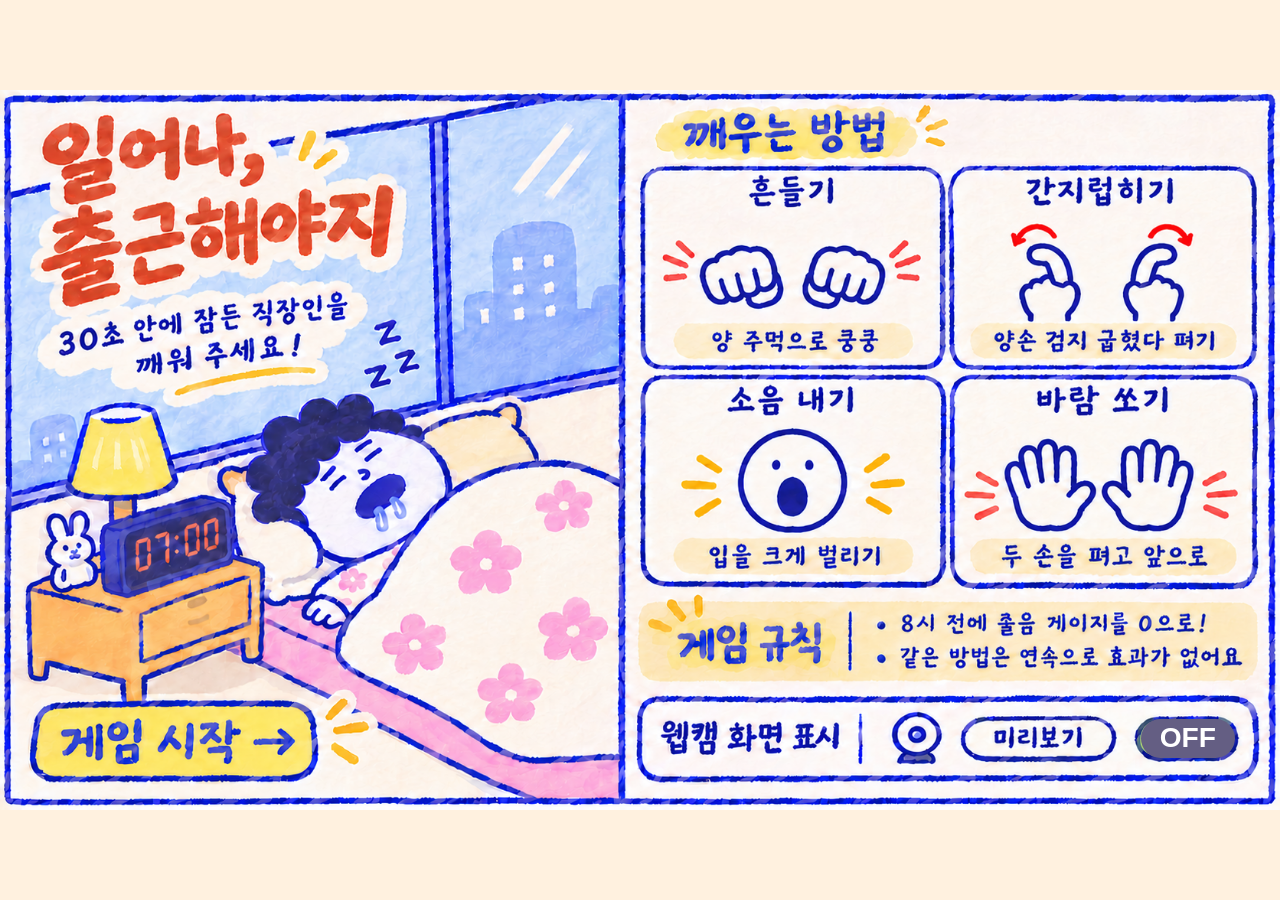
==== commit 9f9aad2f: "Raise clock ticking layer while keeping it below BGM" ====
--- a/index.html
+++ b/index.html
@@ -29,7 +29,7 @@
   <script src="wind-motion.js?v=20261113-analog-audio1" defer></script>
   <script src="hand-motion.js?v=20261113-analog-audio1" defer></script>
   <script src="face-motion.js?v=20261113-analog-audio1" defer></script>
-  <script src="game-audio.js?v=on-the-other-side-1" defer></script>
+  <script src="game-audio.js?v=on-the-other-side-2" defer></script>
   <script src="script.js?v=gouache-start-2" defer></script>
 </head>
 <body class="on-start">
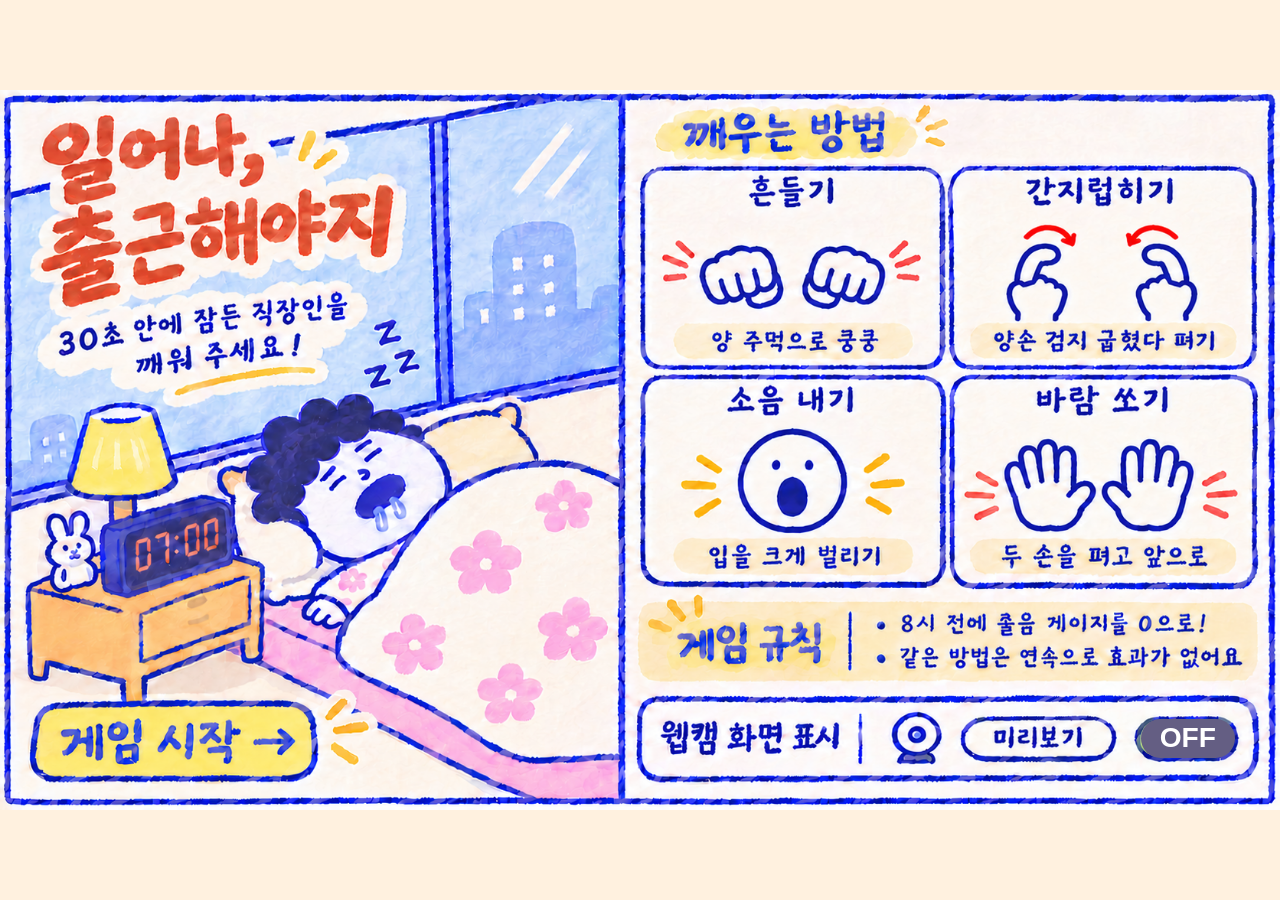
==== commit f30cabd0: "Strengthen controlled shaking, swap tickle hands and update failure copy" ====
--- a/index.html
+++ b/index.html
@@ -11,8 +11,8 @@
   <link rel="stylesheet" href="game-screen.css?v=20261113-analog-audio1">
   <link rel="stylesheet" href="result-scene.css?v=20261113-analog-audio1">
   <link rel="stylesheet" href="analog-ui.css?v=gouache-fixes-1">
-  <link rel="stylesheet" href="gouache-game.css?v=4">
-  <link rel="preload" href="start-gouache.png?v=3" as="image">
+  <link rel="stylesheet" href="gouache-game.css?v=5">
+  <link rel="preload" href="start-gouache.png?v=4" as="image">
   <link rel="preload" href="gouache-room-v2.png" as="image">
   <link rel="preload" href="gouache-bed.png" as="image">
   <link rel="preload" href="gouache-shallow.png" as="image">
@@ -29,14 +29,14 @@
   <script src="wind-motion.js?v=20261113-analog-audio1" defer></script>
   <script src="hand-motion.js?v=20261113-analog-audio1" defer></script>
   <script src="face-motion.js?v=20261113-analog-audio1" defer></script>
-  <script src="game-audio.js?v=on-the-other-side-2" defer></script>
-  <script src="script.js?v=gouache-start-2" defer></script>
+  <script src="game-audio.js?v=on-the-other-side-3" defer></script>
+  <script src="script.js?v=gouache-effects-3" defer></script>
 </head>
 <body class="on-start">
   <div class="shell">
     <main>
       <section class="start-screen" id="start-screen" aria-labelledby="game-title">
-        <img class="start-illustration" src="start-gouache.png?v=3" width="1672" height="941" alt="" aria-hidden="true">
+        <img class="start-illustration" src="start-gouache.png?v=4" width="1672" height="941" alt="" aria-hidden="true">
         <div class="start-hero">
           <h1 id="game-title">일어나,<br><span>출근해야지</span></h1>
           <p class="intro">30초 안에 잠든 직장인을 깨워 주세요!</p>
--- a/gouache-game.css
+++ b/gouache-game.css
@@ -2,7 +2,7 @@
 .in-game .shell { width: min(100%, calc((100dvh - 4px) * 16 / 9)); }
 .game-room { height: 100%; --room-image: url('gouache-room-v2.png'); --shelf-forward: 0%; }
 .room-backdrop { --room-image: url('gouache-room-v2.png'); }
-.quake-bed, .victory-bed { inset: 45% auto auto 18%; width: 38%; height: 48%; clip-path: none; transform-origin: 50% 90%; --jolt: .65cqw; --tilt: .6deg; }
+.quake-bed, .victory-bed { inset: 45% auto auto 18%; width: 38%; height: 48%; clip-path: none; transform-origin: 50% 90%; --jolt: 1cqw; --tilt: 1.25deg; --hop: .6cqw; }
 .quake-bed { --room-image: url('gouache-bed.png'); }
 .victory-bed { --room-image: url('gouache-empty.png'); }
 .face-art { mask-image: radial-gradient(ellipse 13% 16% at 32% 28%, black 88%, transparent 100%); }
@@ -10,8 +10,8 @@
 .sleep-face[data-expression='near-awake'] { --room-image: url('gouache-awake.png'); }
 .tickle-face { --room-image: url('gouache-tickle.png'); }
 .failure-face { --room-image: url('gouache-failure.png'); }
-.quake-shelf { inset: 39% auto auto 70%; width: 29%; height: 36%; clip-path: none; translate: none; --room-image: url('gouache-shelf.png'); --jolt: -.5cqw; --tilt: -.6deg; transform-origin: 50% 95%; }
-.quake-table { inset: 65% auto auto 49%; width: 36%; height: 34%; mask-image: none; visibility: visible; --room-image: url('gouache-table.png'); }
+.quake-shelf { inset: 39% auto auto 70%; width: 29%; height: 36%; clip-path: none; translate: none; --room-image: url('gouache-shelf.png'); --jolt: -.85cqw; --tilt: -1.6deg; --hop: .38cqw; transform-origin: 50% 95%; }
+.quake-table { inset: 65% auto auto 49%; width: 36%; height: 34%; mask-image: none; visibility: visible; --room-image: url('gouache-table.png'); --jolt: .9cqw; --tilt: 1.1deg; --hop: .38cqw; }
 .quake-floor, .shelf-shadow { display: none; }
 .room-clock { left: 8%; top: 64.6%; width: 8%; height: 7.8%; font-size: 2.8cqw; font-weight: 900; color: #dc4c2c; background: transparent; transform: skewY(-13deg); text-shadow: none; -webkit-text-stroke: .045cqw currentColor; }
 .room-sleep span { margin: 0; }
@@ -29,7 +29,7 @@
 .is-tickled .quake-bed::after { animation: tickle-grin 1150ms ease-in-out both; }
 .victory-pose, .round-won .victory-pose { left: 30%; bottom: 7%; width: 26%; height: 64%; }
 .start-preview-room { background-image: url('gouache-room-v2.png'); aspect-ratio: 2.04; }
-.attack-buttons .gesture-art { background-image: url('gouache-gestures.png'); background-repeat: no-repeat; background-size: 200% 200%; width: 4.4cqw; height: 4.4cqw; margin: 0; }
+.attack-buttons .gesture-art { background-image: url('gouache-gestures.png?v=2'); background-repeat: no-repeat; background-size: 200% 200%; width: 4.4cqw; height: 4.4cqw; margin: 0; }
 .attack-buttons .gesture-art-shake { background-position: 0 0; }
 .attack-buttons .gesture-art-tickle { background-position: 100% 0; }
 .attack-buttons .gesture-art-noise { background-position: 0 100%; }
@@ -43,3 +43,21 @@
 .attack-instruction { margin-top: .3cqw; }
 @media (max-width: 900px) { .attack-buttons .gesture-art { width: 60px; height: 60px; } .game-controls progress { height: 24px; } .game-controls .sleep-heading strong { font-size: 22px; } }
 @media (prefers-reduced-motion: reduce) { .is-tickled .quake-bed::after { animation: none; opacity: 1; } }
+
+/* Fast repeated jolts stay within each furniture group's available space. */
+.quake-table .room-art { transform-origin: 50% 75%; }
+.is-shaking .quake-object, .is-shaking .quake-layer .room-art { animation: gouache-quake 900ms linear both; }
+.is-shaking .shake-lines span { animation-duration: 900ms; }
+@keyframes gouache-quake {
+  0%, 100% { transform: translate(0) rotate(0deg); }
+  7%, 23%, 39% { transform: translate(var(--jolt), calc(-1 * var(--hop))) rotate(var(--tilt)); }
+  15%, 31%, 47% { transform: translate(calc(-1 * var(--jolt)), .15cqw) rotate(calc(-1 * var(--tilt))); }
+  56% { transform: translate(calc(.75 * var(--jolt)), calc(-.65 * var(--hop))) rotate(calc(.75 * var(--tilt))); }
+  65% { transform: translate(calc(-.6 * var(--jolt)), .1cqw) rotate(calc(-.6 * var(--tilt))); }
+  74% { transform: translate(calc(.42 * var(--jolt)), calc(-.3 * var(--hop))) rotate(calc(.4 * var(--tilt))); }
+  83% { transform: translate(calc(-.26 * var(--jolt)), 0) rotate(calc(-.25 * var(--tilt))); }
+  92% { transform: translate(calc(.12 * var(--jolt)), 0) rotate(calc(.1 * var(--tilt))); }
+}
+@media (prefers-reduced-motion: reduce) {
+  .is-shaking .quake-object, .is-shaking .quake-layer .room-art { animation: none; }
+}
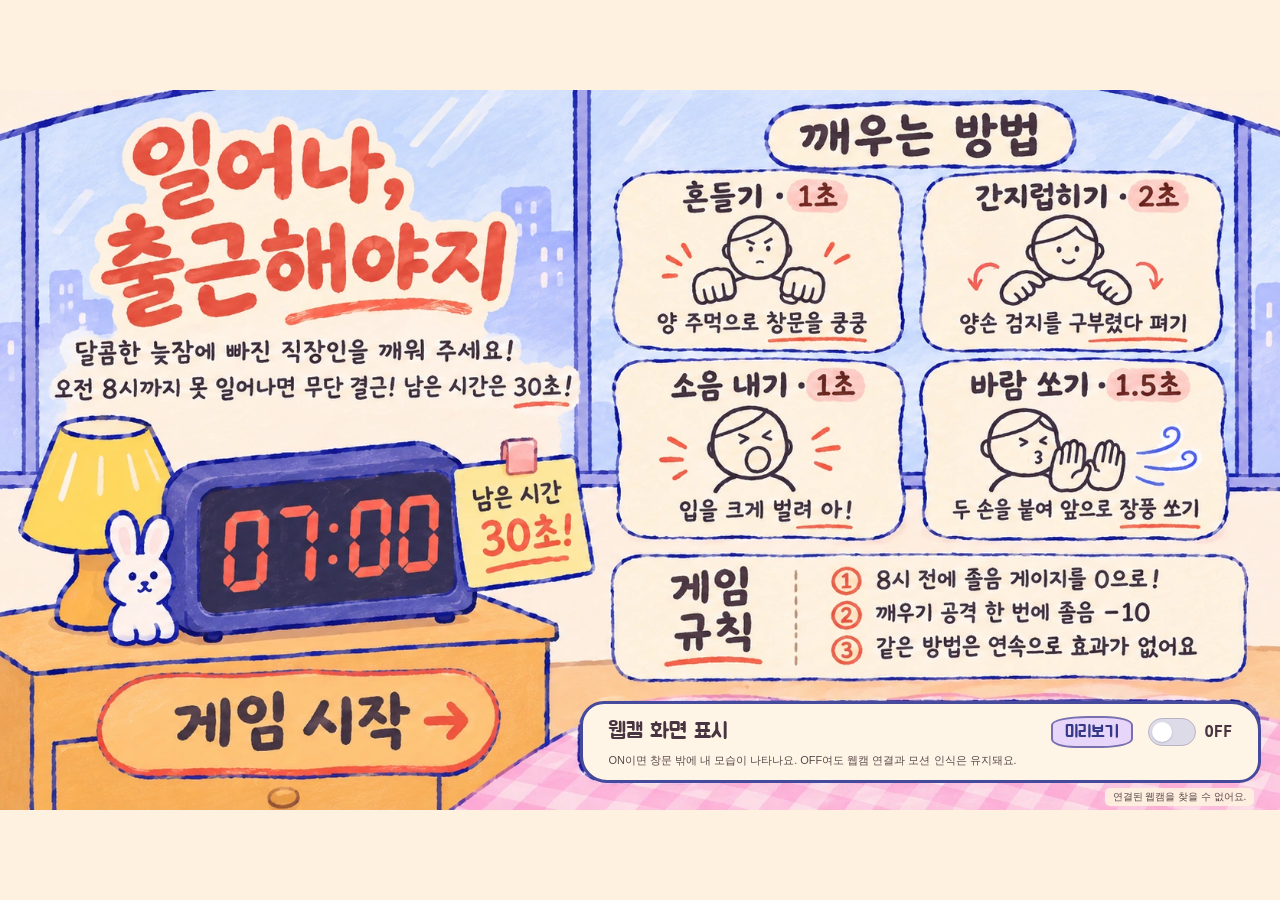
==== commit aff1f80b: "Publish original at root and separate gouache v2 at /v2/" ====
--- a/index.html
+++ b/index.html
@@ -10,47 +10,53 @@
   <link rel="stylesheet" href="start-screen.css?v=20261113-analog-audio1">
   <link rel="stylesheet" href="game-screen.css?v=20261113-analog-audio1">
   <link rel="stylesheet" href="result-scene.css?v=20261113-analog-audio1">
-  <link rel="stylesheet" href="analog-ui.css?v=gouache-fixes-1">
-  <link rel="stylesheet" href="gouache-game.css?v=5">
-  <link rel="preload" href="start-gouache.png?v=4" as="image">
-  <link rel="preload" href="gouache-room-v2.png" as="image">
-  <link rel="preload" href="gouache-bed.png" as="image">
-  <link rel="preload" href="gouache-shallow.png" as="image">
-  <link rel="preload" href="gouache-awake.png" as="image">
-  <link rel="preload" href="gouache-tickle.png" as="image">
-  <link rel="preload" href="gouache-empty.png" as="image">
-  <link rel="preload" href="gouache-failure.png" as="image">
-  <script src="motion-input.js?v=gouache-1" defer></script>
-  <script src="room-effects.js?v=gouache-1" defer></script>
+  <link rel="stylesheet" href="analog-ui.css?v=20261113-analog-audio1">
+  <link rel="preload" href="start-illustration.webp" as="image">
+  <link rel="preload" href="game-room-shallow.webp" as="image">
+  <link rel="preload" href="game-room-near-awake.webp" as="image">
+  <link rel="preload" href="result-empty-bed.webp" as="image">
+  <link rel="preload" href="result-failure-face.webp" as="image">
+  <script src="motion-input.js?v=20261113-analog-audio1" defer></script>
+  <script src="room-effects.js?v=20261113-analog-audio1" defer></script>
   <script src="camera-framing.js?v=20261113-analog-audio1" defer></script>
-  <script src="window-camera.js?v=gouache-1" defer></script>
+  <script src="window-camera.js?v=20261113-analog-audio1" defer></script>
   <script src="shake-motion.js?v=20261113-analog-audio1" defer></script>
   <script src="tickle-motion.js?v=20261113-analog-audio1" defer></script>
   <script src="wind-motion.js?v=20261113-analog-audio1" defer></script>
   <script src="hand-motion.js?v=20261113-analog-audio1" defer></script>
   <script src="face-motion.js?v=20261113-analog-audio1" defer></script>
-  <script src="game-audio.js?v=on-the-other-side-3" defer></script>
-  <script src="script.js?v=gouache-effects-3" defer></script>
+  <script src="game-audio.js?v=20261113-analog-audio1" defer></script>
+  <script src="script.js?v=20261113-analog-audio1" defer></script>
 </head>
 <body class="on-start">
   <div class="shell">
     <main>
       <section class="start-screen" id="start-screen" aria-labelledby="game-title">
-        <img class="start-illustration" src="start-gouache.png?v=4" width="1672" height="941" alt="" aria-hidden="true">
+        <img class="start-illustration" src="start-illustration.webp" alt="" aria-hidden="true">
         <div class="start-hero">
+          <p class="hero-eyebrow"><span aria-hidden="true">✦</span> 아침 7시, 깨울 시간!</p>
           <h1 id="game-title">일어나,<br><span>출근해야지</span></h1>
-          <p class="intro">30초 안에 잠든 직장인을 깨워 주세요!</p>
+          <p class="intro">달콤한 늦잠에 빠진 직장인을 깨워 주세요!<br>오전 8시까지 못 일어나면 무단 결근! 남은 시간은 30초!</p>
+          <div class="hero-clock-scene">
+            <div class="hero-clock" role="img" aria-label="오전 7시를 가리키는 알람시계. 제한 시간 30초.">
+              <span class="clock-sticker">남은 시간 <b>30초!</b></span>
+              <div class="clock-display"><span class="clock-am">AM</span><strong>07<span>:</span>00</strong></div>
+              <span class="clock-brand" aria-hidden="true">오늘도 무사히 출근!</span>
+            </div>
+          </div>
           <button class="primary" id="start-button" type="button">게임 시작 <span aria-hidden="true">→</span></button>
+          <p class="start-play-hint">몸으로 깨워도, 버튼으로 깨워도 좋아요.</p>
         </div>
 
         <section class="start-guide" aria-labelledby="start-guide-title">
-          <div class="guide-heading"><h2 id="start-guide-title">깨우는 방법</h2></div>
+          <div class="guide-heading"><div><span class="section-kicker">준비됐나요?</span><h2 id="start-guide-title">이렇게 깨워 주세요</h2></div><span class="guide-count">4가지 방법</span></div>
           <ul class="gesture-cards" id="gesture-guide"></ul>
           <section class="rules-panel" aria-labelledby="rules-title">
-            <h2 id="rules-title">게임 규칙</h2>
+            <h2 id="rules-title">기상 성공의 법칙</h2>
             <ol class="start-rules">
-              <li>8시 전에 졸음 게이지를 0으로!</li>
-              <li>같은 방법은 연속으로 효과가 없어요.</li>
+              <li><span>8시가 되기 전, <strong>졸음 게이지를 0으로!</strong></span></li>
+              <li><span>깨우기 공격 한 번에 <strong>졸음 −10</strong></span></li>
+              <li><span>같은 방법은 연속으로 효과가 없어요. <strong>번갈아 공격!</strong></span></li>
             </ol>
           </section>
           <div class="start-camera">
@@ -112,7 +118,7 @@
           </div>
           <canvas class="room-effects" id="room-effects" width="1586" height="992" aria-hidden="true"></canvas>
           <div class="victory-shadow" aria-hidden="true"></div>
-          <img class="victory-pose" src="gouache-victory.png" alt="" aria-hidden="true">
+          <img class="victory-pose" src="result-victory.webp" alt="" aria-hidden="true">
           <div class="room-clock" aria-label="게임 속 시각"><time id="game-clock" datetime="07:00">07:00</time></div>
           <p class="game-camera-status" id="game-camera-status" role="status" hidden></p>
           <section class="round-result" id="result-screen" aria-labelledby="result-title" hidden>
--- a/analog-ui.css
+++ b/analog-ui.css
@@ -1,33 +1,48 @@
-/* 시안의 비율과 그림 속 버튼 위치에 실제 조작 영역을 맞춥니다. */
+/* 승인한 손그림 시안. 그림 위의 실제 HTML 버튼으로 키보드도 사용할 수 있습니다. */
+.start-illustration { display: none; }
 .on-start { background: #fff1df; }
 .on-start::before { display: none; }
-.on-start .shell { width: min(100%, calc(100dvh * 1672 / 941)); min-height: 100dvh; padding: 0; }
-.start-screen { display: block; position: relative; }
-.start-illustration { display: block; width: 100%; height: auto; }
-.start-hero, .start-guide, .start-camera, .start-camera-controls { display: contents; }
+.start-hero h1, .start-hero h1 span { color: #e95840; }
+.start-hero .primary { background: #ffc77c; color: #493542; border-color: #cc604c; box-shadow: 0 5px 0 #cc604c; }
+.start-hero .primary:hover { background: #ffd89e; }
+.gesture-cards li { border: 2px solid #444aa1; border-radius: 19px 24px 17px 22px; }
+.gesture-cards h3, .guide-heading h2, .rules-panel h2 { color: #493542; }
 
-/* 그림에 포함된 내용도 화면 읽기 프로그램에서 읽을 수 있습니다. */
-.start-hero h1, .start-hero .intro, .guide-heading, .gesture-cards, .rules-panel,
-.start-camera-help, #start-camera-status {
-  position: absolute; width: 1px; height: 1px; padding: 0; margin: 0;
-  overflow: hidden; clip-path: inset(50%); white-space: nowrap;
-}
-.start-hero .primary, .start-camera #preview-button, .start-camera-label, .start-camera .toggle-control {
-  position: absolute; min-height: 0; margin: 0; padding: 0; border: 0;
-  background: transparent; color: transparent; box-shadow: none;
-}
-.start-hero .primary { left: 2.4%; top: 84.8%; width: 22.5%; height: 11%; border-radius: 20% / 45%; }
-.start-hero .primary:hover, .start-hero .primary:active { background: transparent; color: transparent; box-shadow: none; transform: none; }
-.start-hero .primary:hover { outline: 3px solid #343887; outline-offset: 2px; }
-.start-camera-label { left: 50.5%; top: 85.2%; width: 23%; height: 10%; }
-.start-camera #preview-button { left: 75%; top: 86.9%; width: 12.2%; height: 6.3%; border-radius: 50px; }
-.start-camera .toggle-control { left: 88.8%; top: 86.8%; width: 8%; height: 6.4%; border-radius: 50px; }
-.start-camera .switch { display: none; }
-.start-camera .toggle-control:has(input:focus-visible) { outline: 3px solid #5266cc; outline-offset: 3px; }
-.start-camera .toggle-control:has(input:not(:checked)) #camera-setting-state {
-  position: absolute; inset: 8% 4%; display: grid; place-items: center;
-  min-width: 0; border-radius: 50px; background: #645e83; color: white;
-  font: 700 clamp(8px, min(2.2vw, 4dvh), 40px)/1 sans-serif;
+@media (min-width: 901px) {
+  .on-start .shell { width: min(100vw, calc(100dvh * 16 / 9)); min-height: 100dvh; padding: 0; }
+  .start-screen { display: block; position: relative; aspect-ratio: 16 / 9; }
+  .start-illustration { display: block; position: absolute; inset: 0; width: 100%; height: 100%; }
+  .start-hero, .start-guide { display: contents; }
+  /* The same copy remains readable to screen readers; its painted version is visible. */
+  .hero-eyebrow, .start-hero h1, .start-hero .intro, .hero-clock-scene,
+  .start-play-hint, .guide-heading, .gesture-cards, .rules-panel {
+    position: absolute; width: 1px; height: 1px; padding: 0; margin: 0;
+    overflow: hidden; clip-path: inset(50%); white-space: nowrap;
+  }
+  .start-hero .primary {
+    position: absolute; left: 7.7%; top: 81.1%; width: 31.4%; height: 14%;
+    max-width: none; min-height: 0; margin: 0; padding: 0; border: 0;
+    border-radius: 45%; background: transparent; color: transparent; box-shadow: none;
+  }
+  .start-hero .primary:hover { background: #fff6d52b; }
+  .start-hero .primary:active { background: #b7513620; transform: translateY(2px); box-shadow: none; }
+  .start-hero .primary span { visibility: hidden; }
+  .start-camera {
+    position: absolute; left: 45.3%; top: 84.8%; width: 53.2%; height: 11.4%;
+    margin: 0; padding: 1% 2%; gap: .4vw 1vw; display: grid;
+    grid-template-columns: auto 1fr; align-content: center;
+    border: 3px solid #454a9d; border-radius: 24px 29px 22px 27px;
+    background: #fff5e6; color: #493542;
+  }
+  .start-camera-label { font: 400 clamp(18px, 1.7vw, 32px)/1 'Jua', sans-serif; }
+  .start-camera-controls { justify-content: end; gap: 1.2vw; }
+  .start-camera-help { grid-column: 1 / -1; font-size: clamp(11px, .85vw, 16px); line-height: 1.3; color: #59494b; }
+  .preview-button { background: #e7d6fa; border: 2px solid #7970b1; border-radius: 45% 35% 38% 29% / 28%; font: 400 clamp(15px, 1.3vw, 24px) 'Jua', sans-serif; }
+  .toggle-control { font-size: clamp(14px, 1.2vw, 22px); }
+  .switch { width: 48px; height: 28px; }.switch::after { width: 20px; height: 20px; }
+  input:checked + .switch { background: #86a95b; border-color: #547c3e; }
+  input:checked + .switch::after { transform: translateX(20px); }
+  #start-camera-status { position: absolute; right: 2%; bottom: .5%; margin: 0; padding: 2px 8px; border-radius: 5px; background: #fff4dfdd; color: #59494b; font-size: clamp(10px, .75vw, 14px); }
 }
 
 /* One shared room coordinate system keeps the webcam masks and moving furniture aligned. */
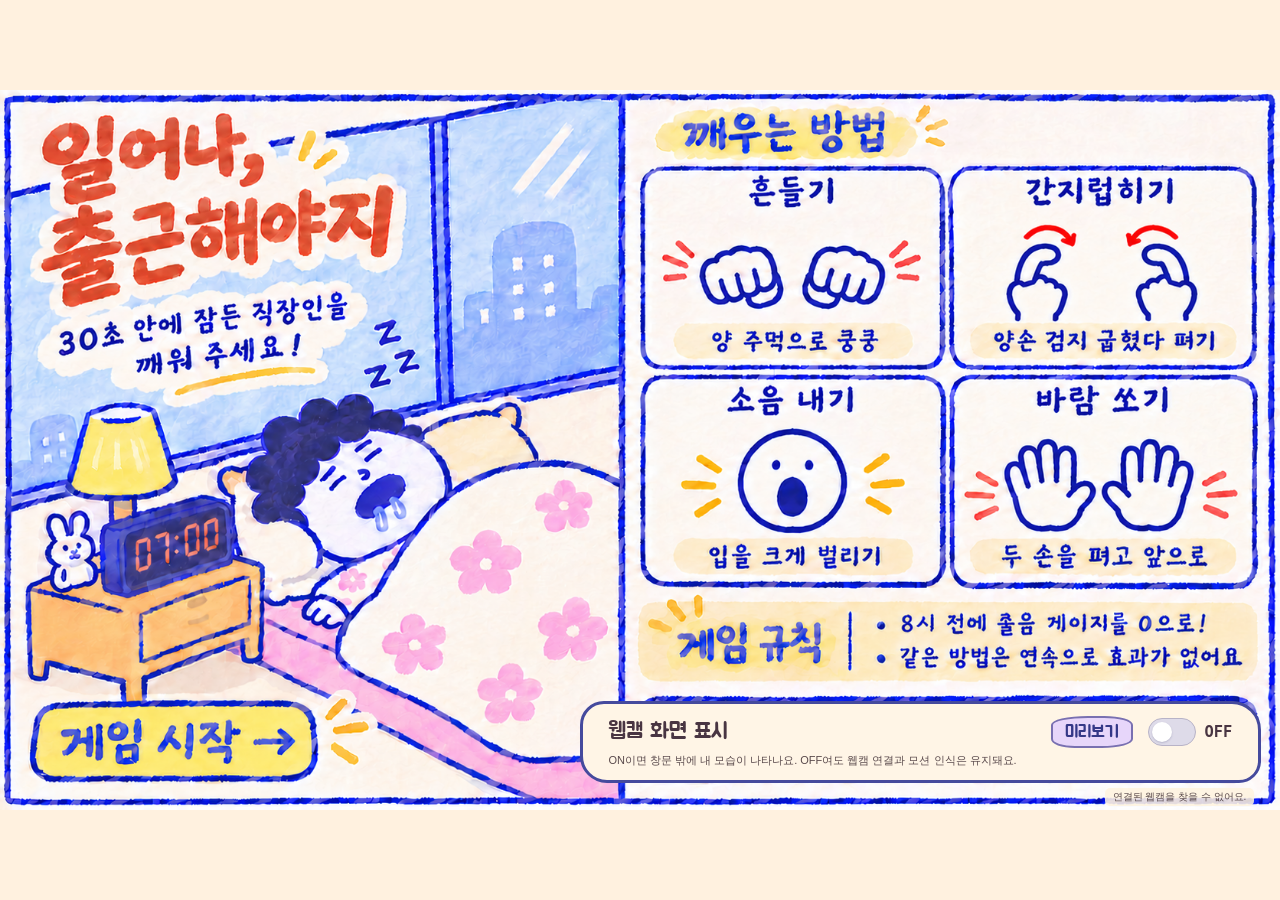
==== commit dcff62a2: "Use approved gale wind with trimmed ending and balanced volume" ====
--- a/index.html
+++ b/index.html
@@ -10,53 +10,47 @@
   <link rel="stylesheet" href="start-screen.css?v=20261113-analog-audio1">
   <link rel="stylesheet" href="game-screen.css?v=20261113-analog-audio1">
   <link rel="stylesheet" href="result-scene.css?v=20261113-analog-audio1">
-  <link rel="stylesheet" href="analog-ui.css?v=20261113-analog-audio1">
-  <link rel="preload" href="start-illustration.webp" as="image">
-  <link rel="preload" href="game-room-shallow.webp" as="image">
-  <link rel="preload" href="game-room-near-awake.webp" as="image">
-  <link rel="preload" href="result-empty-bed.webp" as="image">
-  <link rel="preload" href="result-failure-face.webp" as="image">
-  <script src="motion-input.js?v=20261113-analog-audio1" defer></script>
-  <script src="room-effects.js?v=20261113-analog-audio1" defer></script>
+  <link rel="stylesheet" href="analog-ui.css?v=gouache-fixes-1">
+  <link rel="stylesheet" href="gouache-game.css?v=5">
+  <link rel="preload" href="start-gouache.png?v=4" as="image">
+  <link rel="preload" href="gouache-room-v2.png" as="image">
+  <link rel="preload" href="gouache-bed.png" as="image">
+  <link rel="preload" href="gouache-shallow.png" as="image">
+  <link rel="preload" href="gouache-awake.png" as="image">
+  <link rel="preload" href="gouache-tickle.png" as="image">
+  <link rel="preload" href="gouache-empty.png" as="image">
+  <link rel="preload" href="gouache-failure.png" as="image">
+  <script src="motion-input.js?v=gouache-1" defer></script>
+  <script src="room-effects.js?v=gouache-1" defer></script>
   <script src="camera-framing.js?v=20261113-analog-audio1" defer></script>
-  <script src="window-camera.js?v=20261113-analog-audio1" defer></script>
+  <script src="window-camera.js?v=gouache-1" defer></script>
   <script src="shake-motion.js?v=20261113-analog-audio1" defer></script>
   <script src="tickle-motion.js?v=20261113-analog-audio1" defer></script>
   <script src="wind-motion.js?v=20261113-analog-audio1" defer></script>
   <script src="hand-motion.js?v=20261113-analog-audio1" defer></script>
   <script src="face-motion.js?v=20261113-analog-audio1" defer></script>
-  <script src="game-audio.js?v=20261113-analog-audio1" defer></script>
-  <script src="script.js?v=20261113-analog-audio1" defer></script>
+  <script src="game-audio.js?v=wind-gale-v2-1" defer></script>
+  <script src="script.js?v=gouache-effects-3" defer></script>
 </head>
 <body class="on-start">
   <div class="shell">
     <main>
       <section class="start-screen" id="start-screen" aria-labelledby="game-title">
-        <img class="start-illustration" src="start-illustration.webp" alt="" aria-hidden="true">
+        <img class="start-illustration" src="start-gouache.png?v=4" width="1672" height="941" alt="" aria-hidden="true">
         <div class="start-hero">
-          <p class="hero-eyebrow"><span aria-hidden="true">✦</span> 아침 7시, 깨울 시간!</p>
           <h1 id="game-title">일어나,<br><span>출근해야지</span></h1>
-          <p class="intro">달콤한 늦잠에 빠진 직장인을 깨워 주세요!<br>오전 8시까지 못 일어나면 무단 결근! 남은 시간은 30초!</p>
-          <div class="hero-clock-scene">
-            <div class="hero-clock" role="img" aria-label="오전 7시를 가리키는 알람시계. 제한 시간 30초.">
-              <span class="clock-sticker">남은 시간 <b>30초!</b></span>
-              <div class="clock-display"><span class="clock-am">AM</span><strong>07<span>:</span>00</strong></div>
-              <span class="clock-brand" aria-hidden="true">오늘도 무사히 출근!</span>
-            </div>
-          </div>
+          <p class="intro">30초 안에 잠든 직장인을 깨워 주세요!</p>
           <button class="primary" id="start-button" type="button">게임 시작 <span aria-hidden="true">→</span></button>
-          <p class="start-play-hint">몸으로 깨워도, 버튼으로 깨워도 좋아요.</p>
         </div>
 
         <section class="start-guide" aria-labelledby="start-guide-title">
-          <div class="guide-heading"><div><span class="section-kicker">준비됐나요?</span><h2 id="start-guide-title">이렇게 깨워 주세요</h2></div><span class="guide-count">4가지 방법</span></div>
+          <div class="guide-heading"><h2 id="start-guide-title">깨우는 방법</h2></div>
           <ul class="gesture-cards" id="gesture-guide"></ul>
           <section class="rules-panel" aria-labelledby="rules-title">
-            <h2 id="rules-title">기상 성공의 법칙</h2>
+            <h2 id="rules-title">게임 규칙</h2>
             <ol class="start-rules">
-              <li><span>8시가 되기 전, <strong>졸음 게이지를 0으로!</strong></span></li>
-              <li><span>깨우기 공격 한 번에 <strong>졸음 −10</strong></span></li>
-              <li><span>같은 방법은 연속으로 효과가 없어요. <strong>번갈아 공격!</strong></span></li>
+              <li>8시 전에 졸음 게이지를 0으로!</li>
+              <li>같은 방법은 연속으로 효과가 없어요.</li>
             </ol>
           </section>
           <div class="start-camera">
@@ -118,7 +112,7 @@
           </div>
           <canvas class="room-effects" id="room-effects" width="1586" height="992" aria-hidden="true"></canvas>
           <div class="victory-shadow" aria-hidden="true"></div>
-          <img class="victory-pose" src="result-victory.webp" alt="" aria-hidden="true">
+          <img class="victory-pose" src="gouache-victory.png" alt="" aria-hidden="true">
           <div class="room-clock" aria-label="게임 속 시각"><time id="game-clock" datetime="07:00">07:00</time></div>
           <p class="game-camera-status" id="game-camera-status" role="status" hidden></p>
           <section class="round-result" id="result-screen" aria-labelledby="result-title" hidden>
--- a/gouache-game.css
+++ b/gouache-game.css
@@ -0,0 +1,63 @@
+/* All moving sprites use the same room coordinates. */
+.in-game .shell { width: min(100%, calc((100dvh - 4px) * 16 / 9)); }
+.game-room { height: 100%; --room-image: url('gouache-room-v2.png'); --shelf-forward: 0%; }
+.room-backdrop { --room-image: url('gouache-room-v2.png'); }
+.quake-bed, .victory-bed { inset: 45% auto auto 18%; width: 38%; height: 48%; clip-path: none; transform-origin: 50% 90%; --jolt: 1cqw; --tilt: 1.25deg; --hop: .6cqw; }
+.quake-bed { --room-image: url('gouache-bed.png'); }
+.victory-bed { --room-image: url('gouache-empty.png'); }
+.face-art { mask-image: radial-gradient(ellipse 13% 16% at 32% 28%, black 88%, transparent 100%); }
+.sleep-face[data-expression='shallow'] { --room-image: url('gouache-shallow.png'); }
+.sleep-face[data-expression='near-awake'] { --room-image: url('gouache-awake.png'); }
+.tickle-face { --room-image: url('gouache-tickle.png'); }
+.failure-face { --room-image: url('gouache-failure.png'); }
+.quake-shelf { inset: 39% auto auto 70%; width: 29%; height: 36%; clip-path: none; translate: none; --room-image: url('gouache-shelf.png'); --jolt: -.85cqw; --tilt: -1.6deg; --hop: .38cqw; transform-origin: 50% 95%; }
+.quake-table { inset: 65% auto auto 49%; width: 36%; height: 34%; mask-image: none; visibility: visible; --room-image: url('gouache-table.png'); --jolt: .9cqw; --tilt: 1.1deg; --hop: .38cqw; }
+.quake-floor, .shelf-shadow { display: none; }
+.room-clock { left: 8%; top: 64.6%; width: 8%; height: 7.8%; font-size: 2.8cqw; font-weight: 900; color: #dc4c2c; background: transparent; transform: skewY(-13deg); text-shadow: none; -webkit-text-stroke: .045cqw currentColor; }
+.room-sleep span { margin: 0; }
+.room-sleep span:nth-child(1) { left: 28%; top: 43%; }
+.room-sleep span:nth-child(2) { left: 29.5%; top: 39.5%; }
+.room-sleep span:nth-child(3) { left: 28%; top: 36%; }
+.shake-lines span { width: 4.3cqw; height: 5cqw; color: #182caf; filter: drop-shadow(3px 0 #ffcf37) drop-shadow(-2px 0 #fff5d9); }
+.shake-lines span::before, .shake-lines span::after { border-left-width: .5cqw; }
+.shake-lines span:nth-child(1) { left: 37%; top: 53%; }
+.shake-lines span:nth-child(2) { left: 26%; top: 86%; }
+.shake-lines span:nth-child(3) { left: 69%; top: 39%; }
+.shake-lines span:nth-child(4) { left: 94%; top: 41%; }
+.shake-lines span:nth-child(5) { left: 77%; top: 80%; }
+.quake-bed::after { content: ''; position: absolute; inset: 0; opacity: 0; background: url('gouache-tickle-marks.png') center / 100% 100% no-repeat; pointer-events: none; }
+.is-tickled .quake-bed::after { animation: tickle-grin 1150ms ease-in-out both; }
+.victory-pose, .round-won .victory-pose { left: 30%; bottom: 7%; width: 26%; height: 64%; }
+.start-preview-room { background-image: url('gouache-room-v2.png'); aspect-ratio: 2.04; }
+.attack-buttons .gesture-art { background-image: url('gouache-gestures.png?v=2'); background-repeat: no-repeat; background-size: 200% 200%; width: 4.4cqw; height: 4.4cqw; margin: 0; }
+.attack-buttons .gesture-art-shake { background-position: 0 0; }
+.attack-buttons .gesture-art-tickle { background-position: 100% 0; }
+.attack-buttons .gesture-art-noise { background-position: 0 100%; }
+.attack-buttons .gesture-art-wind { background-position: 100% 100%; }
+.attack-buttons button::after { display: none; }
+.game-controls progress::-webkit-progress-value { background: #f279ab; }
+.game-controls progress::-moz-progress-bar { background: #f279ab; }
+.game-controls progress { height: 2cqw; }
+.game-controls .sleep-heading strong { color: #2333a1; background: transparent; border: 0; font-size: 1.7cqw; }
+.attack-buttons button { border: 2px solid #2834a2; background: #fff5e5; box-shadow: none; }
+.attack-instruction { margin-top: .3cqw; }
+@media (max-width: 900px) { .attack-buttons .gesture-art { width: 60px; height: 60px; } .game-controls progress { height: 24px; } .game-controls .sleep-heading strong { font-size: 22px; } }
+@media (prefers-reduced-motion: reduce) { .is-tickled .quake-bed::after { animation: none; opacity: 1; } }
+
+/* Fast repeated jolts stay within each furniture group's available space. */
+.quake-table .room-art { transform-origin: 50% 75%; }
+.is-shaking .quake-object, .is-shaking .quake-layer .room-art { animation: gouache-quake 900ms linear both; }
+.is-shaking .shake-lines span { animation-duration: 900ms; }
+@keyframes gouache-quake {
+  0%, 100% { transform: translate(0) rotate(0deg); }
+  7%, 23%, 39% { transform: translate(var(--jolt), calc(-1 * var(--hop))) rotate(var(--tilt)); }
+  15%, 31%, 47% { transform: translate(calc(-1 * var(--jolt)), .15cqw) rotate(calc(-1 * var(--tilt))); }
+  56% { transform: translate(calc(.75 * var(--jolt)), calc(-.65 * var(--hop))) rotate(calc(.75 * var(--tilt))); }
+  65% { transform: translate(calc(-.6 * var(--jolt)), .1cqw) rotate(calc(-.6 * var(--tilt))); }
+  74% { transform: translate(calc(.42 * var(--jolt)), calc(-.3 * var(--hop))) rotate(calc(.4 * var(--tilt))); }
+  83% { transform: translate(calc(-.26 * var(--jolt)), 0) rotate(calc(-.25 * var(--tilt))); }
+  92% { transform: translate(calc(.12 * var(--jolt)), 0) rotate(calc(.1 * var(--tilt))); }
+}
+@media (prefers-reduced-motion: reduce) {
+  .is-shaking .quake-object, .is-shaking .quake-layer .room-art { animation: none; }
+}
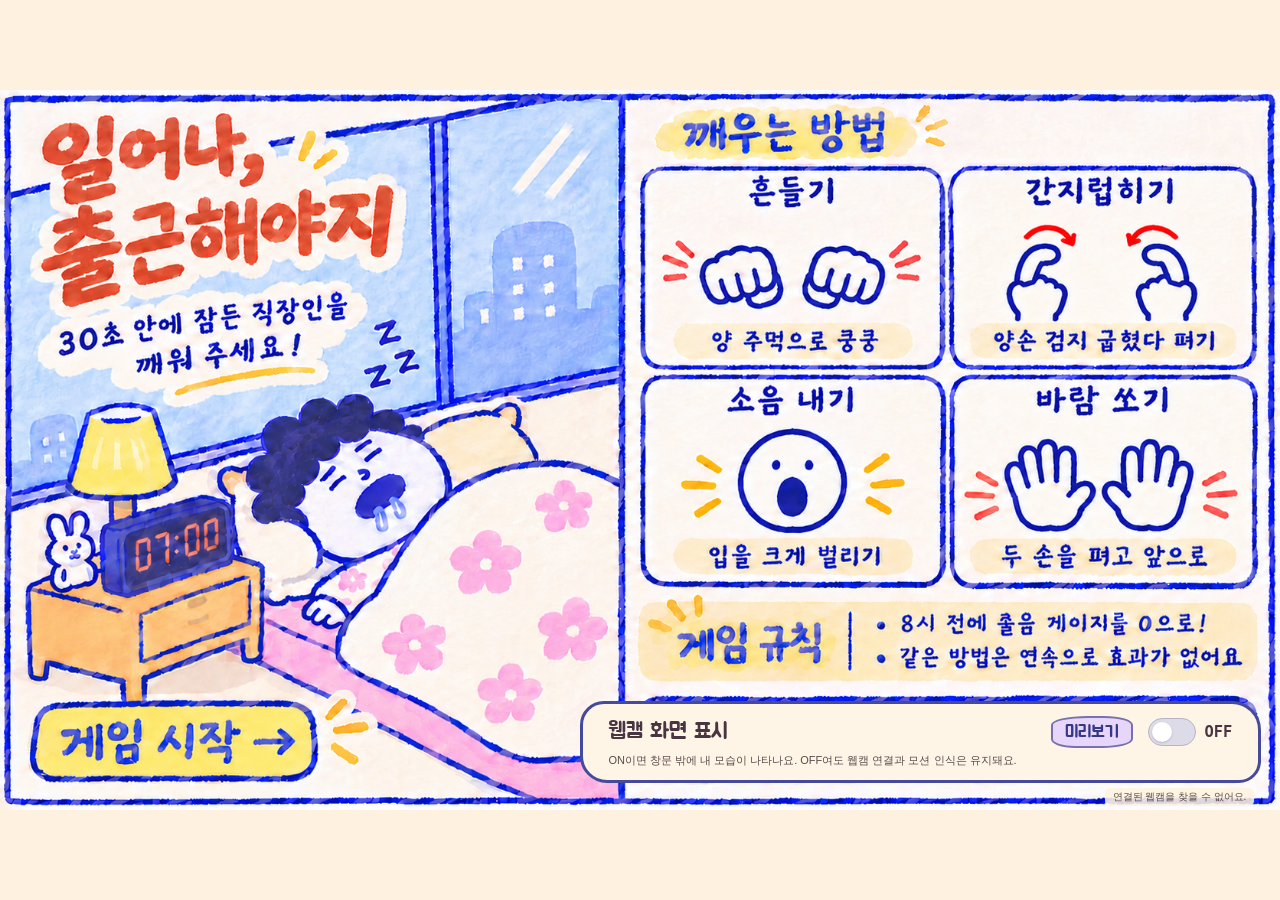
==== commit afdede57: "Use selected male laugh: remove lead-in and keep first three seconds" ====
--- a/index.html
+++ b/index.html
@@ -29,7 +29,7 @@
   <script src="wind-motion.js?v=20261113-analog-audio1" defer></script>
   <script src="hand-motion.js?v=20261113-analog-audio1" defer></script>
   <script src="face-motion.js?v=20261113-analog-audio1" defer></script>
-  <script src="game-audio.js?v=wind-gale-v2-1" defer></script>
+  <script src="game-audio.js?v=male-laugh-v2-1" defer></script>
   <script src="script.js?v=gouache-effects-3" defer></script>
 </head>
 <body class="on-start">
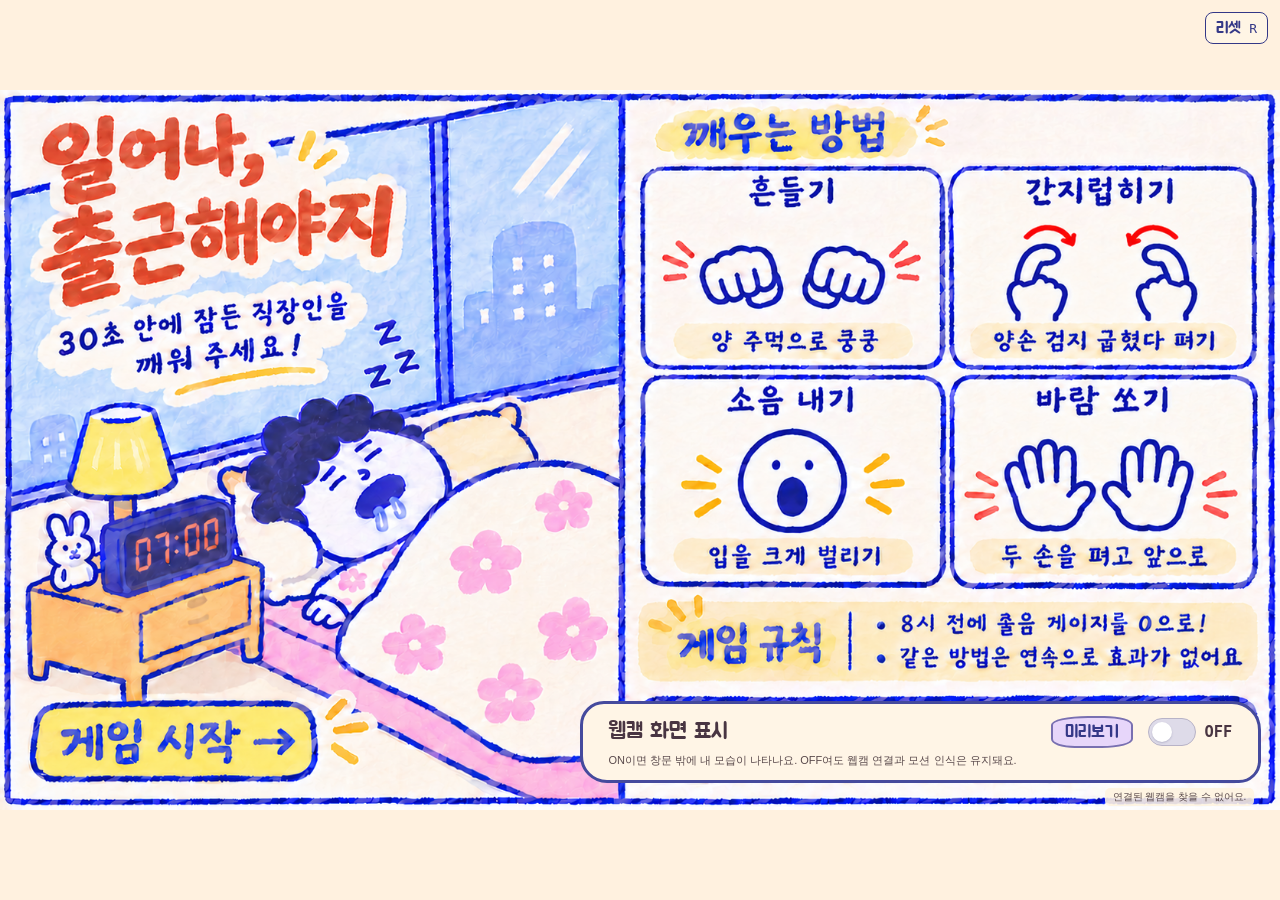
==== commit 9624362d: "Save exhibition reset button and R key in v2 source" ====
--- a/index.html
+++ b/index.html
@@ -11,7 +11,7 @@
   <link rel="stylesheet" href="game-screen.css?v=20261113-analog-audio1">
   <link rel="stylesheet" href="result-scene.css?v=20261113-analog-audio1">
   <link rel="stylesheet" href="analog-ui.css?v=gouache-fixes-1">
-  <link rel="stylesheet" href="gouache-game.css?v=5">
+  <link rel="stylesheet" href="gouache-game.css?v=skill-type-6">
   <link rel="preload" href="start-gouache.png?v=4" as="image">
   <link rel="preload" href="gouache-room-v2.png" as="image">
   <link rel="preload" href="gouache-bed.png" as="image">
@@ -20,6 +20,8 @@
   <link rel="preload" href="gouache-tickle.png" as="image">
   <link rel="preload" href="gouache-empty.png" as="image">
   <link rel="preload" href="gouache-failure.png" as="image">
+  <link rel="stylesheet" href="reset.css">
+  <script src="reset.js" defer></script>
   <script src="motion-input.js?v=gouache-1" defer></script>
   <script src="room-effects.js?v=gouache-1" defer></script>
   <script src="camera-framing.js?v=20261113-analog-audio1" defer></script>
@@ -33,6 +35,7 @@
   <script src="script.js?v=gouache-effects-3" defer></script>
 </head>
 <body class="on-start">
+  <button class="reset-button" id="reset-button" type="button" aria-keyshortcuts="R">리셋 <kbd>R</kbd></button>
   <div class="shell">
     <main>
       <section class="start-screen" id="start-screen" aria-labelledby="game-title">
--- a/gouache-game.css
+++ b/gouache-game.css
@@ -39,9 +39,17 @@
 .game-controls progress::-moz-progress-bar { background: #f279ab; }
 .game-controls progress { height: 2cqw; }
 .game-controls .sleep-heading strong { color: #2333a1; background: transparent; border: 0; font-size: 1.7cqw; }
-.attack-buttons button { border: 2px solid #2834a2; background: #fff5e5; box-shadow: none; }
-.attack-instruction { margin-top: .3cqw; }
-@media (max-width: 900px) { .attack-buttons .gesture-art { width: 60px; height: 60px; } .game-controls progress { height: 24px; } .game-controls .sleep-heading strong { font-size: 22px; } }
+.attack-buttons button { border: 2px solid #2834a2; background: #fff5e5; box-shadow: none; padding-block: .15cqw; }
+.attack-buttons button > span, .attack-buttons button[data-gesture='tickle'] > span { align-self: center; padding-top: 0; font-size: 1.7cqw; line-height: 1.1; }
+.attack-instruction { margin-top: .12cqw; font-size: 1.25cqw; line-height: 1.1; }
+@media (max-width: 900px) {
+  .attack-buttons .gesture-art { width: 60px; height: 60px; }
+  .attack-buttons button { padding-block: 8px; }
+  .attack-buttons button > span, .attack-buttons button[data-gesture='tickle'] > span { font-size: 25px; }
+  .attack-instruction { margin-top: 4px; font-size: 16px; line-height: 1.2; }
+  .game-controls progress { height: 24px; }
+  .game-controls .sleep-heading strong { font-size: 22px; }
+}
 @media (prefers-reduced-motion: reduce) { .is-tickled .quake-bed::after { animation: none; opacity: 1; } }
 
 /* Fast repeated jolts stay within each furniture group's available space. */
